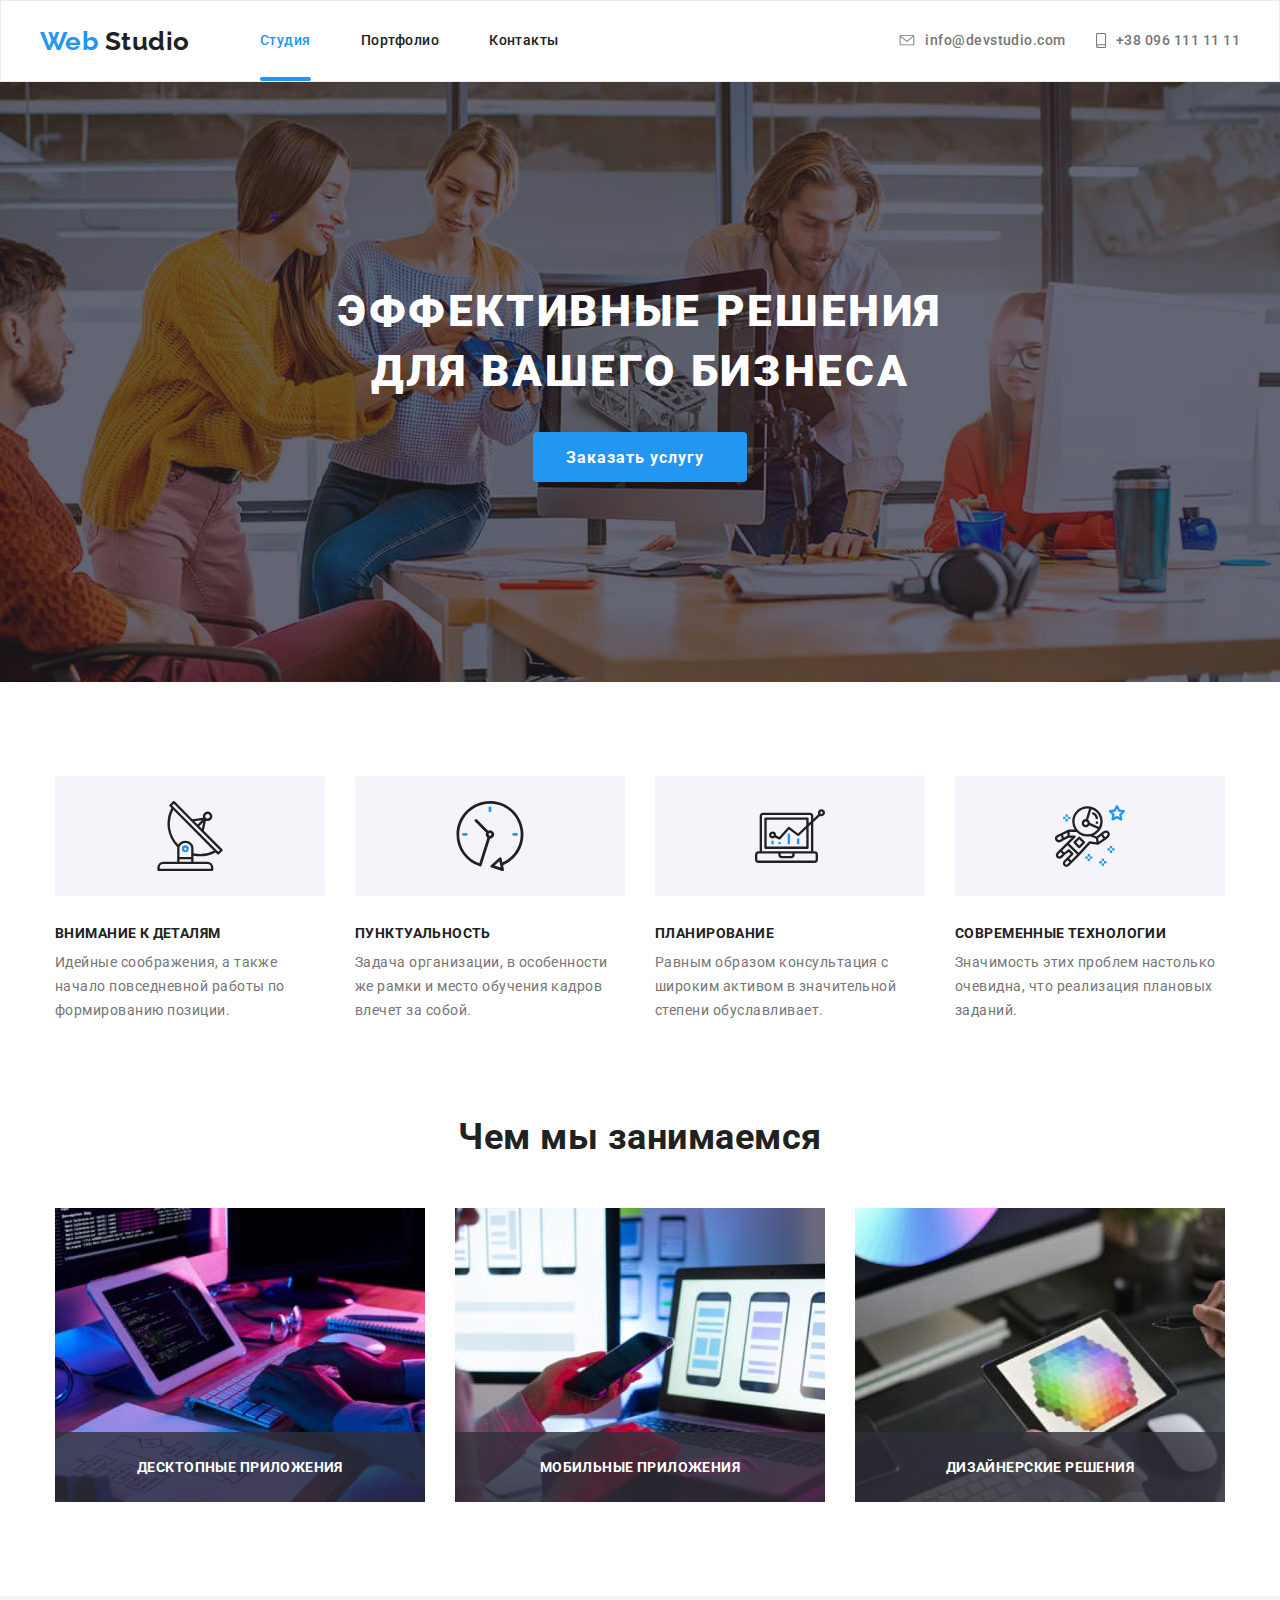
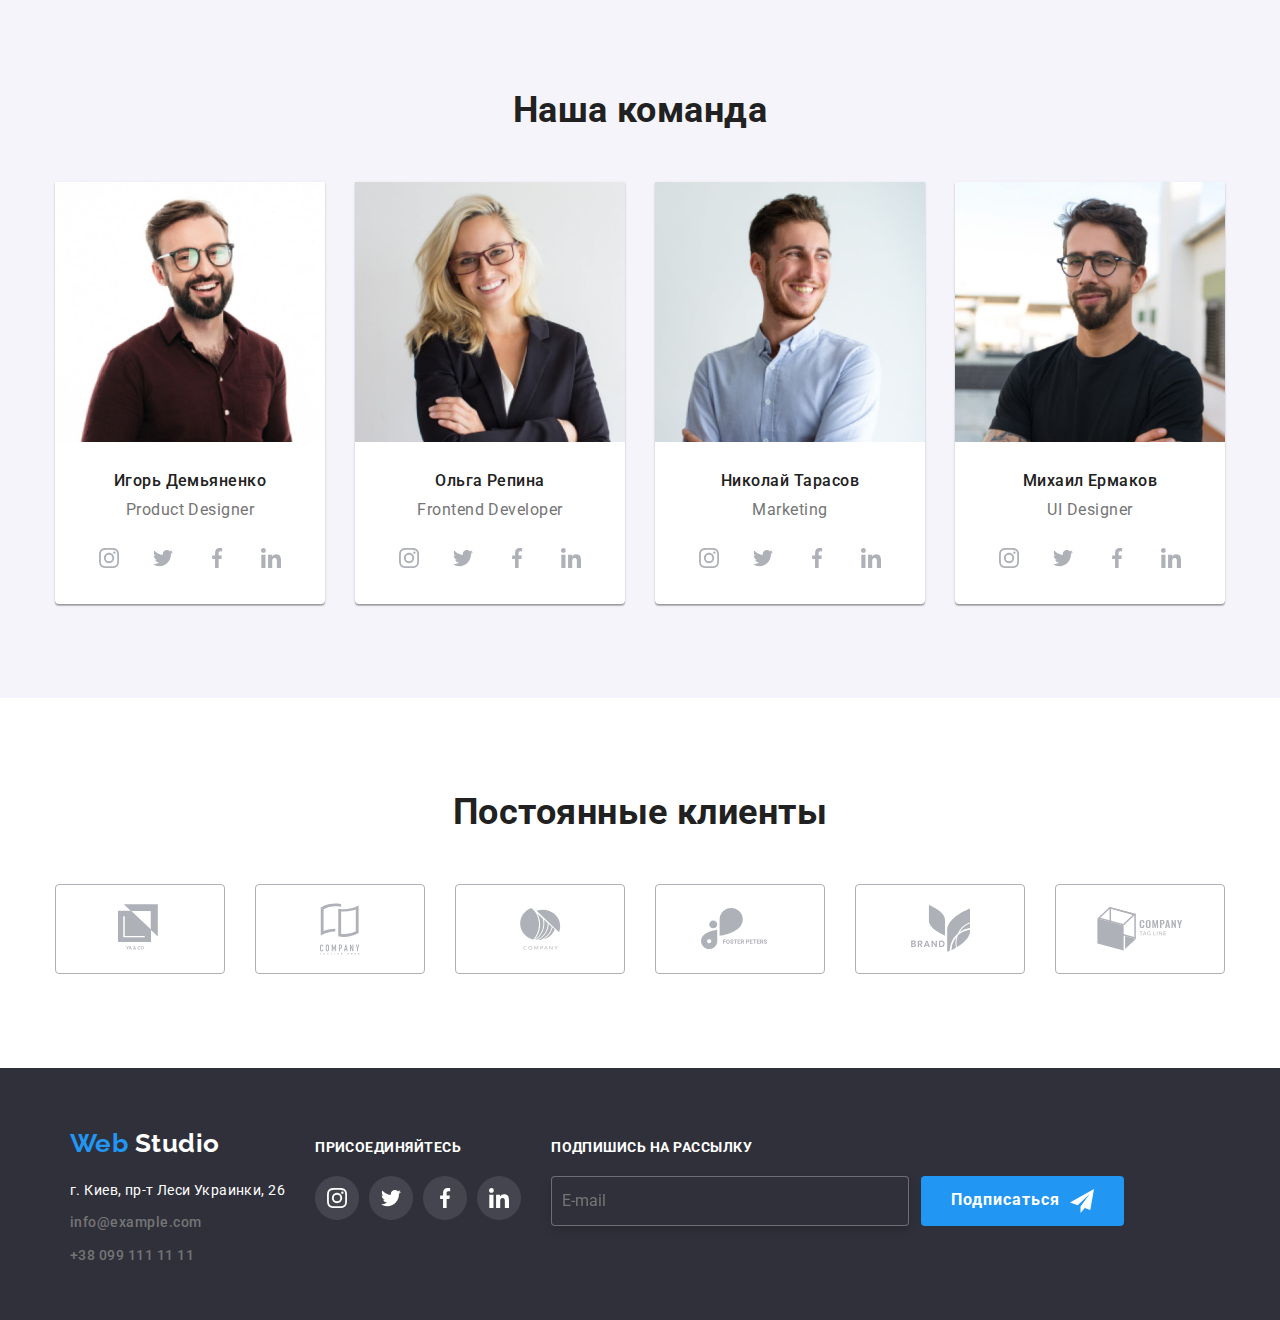
==== index.html @ 2c7d2447 "Убирает див и добавляет лейбл" ====
<!DOCTYPE html>
<html lang="ru">
<head>
    <meta charset="UTF-8">
    <meta name="viewport" content="width=device-width, initial-scale=1.0">
    <title>Document</title>
    <link href="https://fonts.googleapis.com/css2?family=Raleway:wght@700&family=Roboto:wght@400;500;700;900&display=swap" rel="stylesheet">
    <link rel="stylesheet" href="./css/normalize.css">
    <link rel="stylesheet" href="./css/main.css">
</head>
<body>
    <!--Шапка-->
        <header class="page-header">
        <div class="container-head nav-info">
            <nav class="navigation">
                <a href="./index.html" class="logo link-underline">Web <span class="color-logo">Studio</span></a>
                <ul class="site-nav list link-underline">
                    <li  class="item"><a href="" class="link current link-underline">Студия</a></li>
                    <li  class="item"><a href="./portfolio.html" class="link link-underline">Портфолио</a></li>
                    <li  class="item"><a href="" class="link link-underline">Контакты</a></li>
                </ul>
            </nav> 
            <ul class="contact-info list text new-address">
                <li class="item">
                    <a href="mailto:info@devstudio.com" class=" link-underline text-light position">
                        <svg class="phone" width="16px" height="11px">
                            <use href="./img/all-icon/sprite-opt.svg#icon-envelope"></use>
                        </svg> 
                    info@devstudio.com</a>
                </li>
                <li class="item">
                    <a href="tell:+380961111111" class=" link-underline text-light position">
                    <svg class="phone" width="10px" height="15px">
                        <use  href="./img/all-icon/sprite-opt.svg#icon-smartphone"></use>
                    </svg>  
                    +38 096 111 11 11</a>
                </li>
            </ul>
        </div>   
        
        </header>
<main>
    <!--Блок герой-->
    
    <section class="section-hero hero">
    <div class="container">
        <h1 class="section-title-hero">Эффективные решения<br>для вашего бизнеса</h1>
         <button class="button link-underline" data-modal-open>Заказать услугу</button>
    </div>
    </section>
   <!--Список качеств-->  
    <section class="section-qualities color">
        <div class="container bg ">
         <!-- <h2 class="section-title">Преимущества Студии</h2> -->
     <ul class="list list-qualities">
        <li class="list-qualities-text icon-dicorat">
        <div class="icon-antenna">
            <svg class="antenna" width="70px" height="70px">
                <use href="./img/all-icon/sprite-opt.svg#icon-antenna"></use>
            </svg>
        </div>
            <h3 class="section-title">Внимание к деталям</h3>
            <p class="section-title-text">Идейные соображения, а также начало повседневной работы по формированию позиции.</p>

        </li>
        <li class="list-qualities-text icon-clock">
            <div class="icon-antenna">
                <svg class="antenna" width="70px" height="70px">
                    <use href="./img/all-icon/sprite-opt.svg#icon-clock"></use>
                </svg>
            </div>
            <h3 class="section-title">Пунктуальность</h3>
            <p class="section-title-text">Задача организации, в особенности же рамки и место обучения кадров влечет за собой.</p>

        </li>  
        <li class="list-qualities-text icon-leptop">
            <div class="icon-antenna">
                <svg class="antenna" width="70px" height="70px">
                    <use href="./img/all-icon/sprite-opt.svg#icon-diagram"></use>
                </svg>
            </div>
            <h3 class="section-title">Планирование</h3>
            <p class="section-title-text">Равным образом консультация с широким активом в значительной степени обуславливает.</p>

        </li>  
        <li class="list-qualities-text icon-astronaut">
            <div class="icon-antenna">
                <svg class="antenna" width="70px" height="70px">
                    <use href="./img/all-icon/sprite-opt.svg#icon-astronaut"></use>
                </svg>
            </div>
            <h3 class="section-title">Современные технологии</h3>
            <p class="section-title-text">Значимость этих проблем настолько очевидна, что реализация плановых заданий.</p>

        </li>    
     </ul>
    </div>
    </section>
    <!--Секция о работе компании-->
    <section class="section-work-company shed">
    <div class="container">
        <h2 class="section-title-style">Чем мы занимаемся</h2>
            <ul class="list company">
                <li class="company-item">
                <div class="thumb">
                    <img src="./img/what-we-are-doing/img-refreshed-opt.jpg" alt="Фото компьютера" width="370"/>
                    <h3 class="section-title">Десктопные приложения</h3>
                </div>
                </li>
                <li class="company-item">
                <div class="thumb">
                    <img src="./img/what-we-are-doing/img-lapt-refreshed-opt.jpg" alt="Фото телефона" width="370"/>
                    <h3 class="section-title">Мобильные приложения</h3>
                </div> 
                </li>
                <li class="company-item-headache">
                <div class="thumb">
                    <img src="./img/what-we-are-doing/img-note-refreshed-opt.jpg" alt="Фото монитора компьютера" width="370"/>
                    <h3 class="section-title">Дизайнерские решения</h3>
                </div>
                </li>
            </ul>
        </div>
    </section>
    <!--Информация о команде-->
    <section class="section information-about-team">
        <div class="container space-top">
            <h2 class="section-title-style">Наша команда</h2>
            <ul class="position-for-all list site-nav-yet">
                <li class="info-team ">
                    <img src="./img/img-igor-opt.jpg" alt="Фото члена команды" width="270"/>
                    <h3 class="section-title-info">Игорь Демьяненко</h3>
                    <p class="section-title-name">Product Designer</p>
            <ul class="team-social list">
            <li class="team-social-item ">
                <a href="" aria-label="Ссылка на инстаграм" class="link-underline link focuse-ligth">
                    <svg class="appearance-social">
                        <use href="./img/all-icon/sprite-opt.svg#icon-instagram" ></use>
                    </svg>
                </a>               
            </li>
            <li class="team-social-item">
                <a href="" aria-label="Ссылка на твиттер"  class="link-underline link focuse-ligth">
                    <svg class="appearance-social">
                        <use href="./img/all-icon/sprite-opt.svg#icon-twitter" ></use>
                    </svg>
                </a>
            </li>
            <li class="team-social-item">
                <a href="" aria-label="Ссылка на фейсбук"  class="link-underline link focuse-ligth">
                    <svg class="appearance-social size-face">
                        <use href="./img/all-icon/sprite-opt.svg#icon-facebook" ></use>
                    </svg>
                </a>
            </li>
            <li class="team-social-item"> 
                <a href="" aria-label="Ссылка на линкед" class="link-underline link focuse-ligth">
                    
                    <svg class="appearance-social">
                        <use href="./img/all-icon/sprite-opt.svg#icon-linkedin" ></use>
                    </svg>
                </a>
            </ul>
        </li>

            
                <li class="info-team">
                        <img src="./img/img-olg-opt.jpg" alt="Фото члена команды" width="270"/>
                        <h3 class="section-title-info">Ольга Репина</h3>
                        <p class="section-title-name">Frontend Developer</p>

        <ul class="team-social list">
            <li class="team-social-item ">
                <a href="" aria-label="Ссылка на инстаграм" class="link-underline link focuse-ligth">
                    <svg class="appearance-social">
                        <use href="./img/all-icon/sprite-opt.svg#icon-instagram" ></use>
                    </svg>
                </a>               
            </li>
            <li class="team-social-item">
                <a href="" aria-label="Ссылка на твиттер"  class="link-underline link focuse-ligth">
                    <svg class="appearance-social">
                        <use href="./img/all-icon/sprite-opt.svg#icon-twitter" ></use>
                    </svg>
                </a>
            </li>
            <li class="team-social-item">
                <a href="" aria-label="Ссылка на фейсбук"  class="link-underline link focuse-ligth">
                    <svg class="appearance-social size-face">
                        <use href="./img/all-icon/sprite-opt.svg#icon-facebook" ></use>
                    </svg>
                </a>
            </li>
            <li class="team-social-item"> 
                <a href="" aria-label="Ссылка на линкед" class="link-underline link focuse-ligth">
                    
                    <svg class="appearance-social">
                        <use href="./img/all-icon/sprite-opt.svg#icon-linkedin" ></use>
                    </svg>
                </a>
            </ul>
        </li>
                
                
                <li class="info-team">
                    <img src="./img/img-nik-opt.jpg" alt="Фото члена команды" width="270"/>
                    <h3 class="section-title-info">Николай Тарасов</h3>
                    <p class="section-title-name">Marketing</p>
                  
            <ul class="team-social list">
                <li class="team-social-item ">
                    <a href="" aria-label="Ссылка на инстаграм" class="link-underline link focuse-ligth">
                        <svg class="appearance-social">
                            <use href="./img/all-icon/sprite-opt.svg#icon-instagram" ></use>
                        </svg>
                    </a>               
                </li>
                <li class="team-social-item">
                    <a href="" aria-label="Ссылка на твиттер"  class="link-underline link focuse-ligth">
                        <svg class="appearance-social">
                            <use href="./img/all-icon/sprite-opt.svg#icon-twitter" ></use>
                        </svg>
                    </a>
                </li>
                <li class="team-social-item">
                    <a href="" aria-label="Ссылка на фейсбук"  class="link-underline link focuse-ligth">
                        <svg class="appearance-social size-face">
                            <use href="./img/all-icon/sprite-opt.svg#icon-facebook" ></use>
                        </svg>
                    </a>
                </li>
                <li class="team-social-item"> 
                    <a href="" aria-label="Ссылка на линкед" class="link-underline link focuse-ligth">
                        
                        <svg class="appearance-social">
                            <use href="./img/all-icon/sprite-opt.svg#icon-linkedin" ></use>
                        </svg>
                    </a>
                </ul>
            </li>

            
                <li class="info-team">
                    <img src="./img/img-mih-opt.jpg" alt="Фото члена команды" width="270"/>
                    <h3 class="section-title-info">Михаил Ермаков</h3>
                    <p class="section-title-name">UI Designer</p>
               
            <ul class="team-social list">
                <li class="team-social-item ">
                    <a href="" aria-label="Ссылка на инстаграм" class="link-underline link focuse-ligth">
                        <svg class="appearance-social">
                            <use href="./img/all-icon/sprite-opt.svg#icon-instagram" ></use>
                        </svg>
                    </a>               
                </li>
                <li class="team-social-item">
                    <a href="" aria-label="Ссылка на твиттер"  class="link-underline link focuse-ligth">
                        <svg class="appearance-social">
                            <use href="./img/all-icon/sprite-opt.svg#icon-twitter" ></use>
                        </svg>
                    </a>
                </li>
                <li class="team-social-item">
                    <a href="" aria-label="Ссылка на фейсбук"  class="link-underline link focuse-ligth">
                        <svg class="appearance-social size-face">
                            <use href="./img/all-icon/sprite-opt.svg#icon-facebook" ></use>
                        </svg>
                    </a>
                </li>
                <li class="team-social-item"> 
                    <a href="" aria-label="Ссылка на линкед" class="link-underline link focuse-ligth">
                        
                        <svg class="appearance-social">
                            <use href="./img/all-icon/sprite-opt.svg#icon-linkedin" ></use>
                        </svg>
                    </a>
                </ul>
            </li>
        </ul>
    </div>
    </section>
    <!--Постоянные клиенты-->
    <section class="section fuck">
    <div class="container constant-client">
        <h2 class="section-title-style">Постоянные клиенты</h2>
        <ul class="list clients">
            <li class=" clients-logo">
                <a href="" class="social-icons-link">
                    <svg class="ya-co focuse social-icon" width="44px" height="49px">
                        <use href="./img/all-icon/sprite-opt.svg#icon-ya-co"></use>
                    </svg>
                </a>
            </li>
            <li class="clients-logo">
                <a href="" class="social-icons-link">
                    <svg class="tagline-here social-icon" width="40px" height="52px">
                        <use href="./img/all-icon/sprite-opt.svg#icon-tagline-here" ></use>
                    </svg>
                </a>
            </li>
            <li class="clients-logo">
                <a href="" class="social-icons-link">
                    <svg class="company-icon social-icon" width="41px" height="42px">
                        <use href="./img/all-icon/sprite-opt.svg#icon-company"></use>
                    </svg>   
                </a>
            </li>
            <li class="clients-logo">
                <a href="" class="social-icons-link">
                    <svg class="foster-peters social-icon" width="79px" height="42px">
                        <use href="./img/all-icon/sprite-opt.svg#icon-foster-peters" ></use>
                    </svg>      
                </a>
            </li>
            <li class="clients-logo">
                <a href="" class="social-icons-link">
                    <svg class="brend  social-icon" width="59px" height="47px">
                        <use href="./img/all-icon/sprite-opt.svg#icon-brand" ></use>
                    </svg>     
                </a>
            </li>
            <li class="clients-logo">
                <a href="" class="social-icons-link ">
                    <svg class="company-tagline social-icon" width="88px" height="44px">
                        <use href="./img/all-icon/sprite-opt.svg#icon-comp-tagline" ></use>
                    </svg>      
                </a>
            </li>
        </ul>
    </div>
    </section>
</main>
    <!--Подвал-->
    <footer class="color-footer">
<div class="container flex-new  shape-footer">
<div class="common straight-line">  
            <a href="" class="logo delete link-underline">Web <span class="color-footer">Studio</span></a>
    <address>
        <ul class="list contact-info-new">
            <li class="location"><a href="https://goo.gl/maps/ugacKDVcA76BD8qYA" target="_blank" class="link-underline-additional">г. Киев, пр-т Леси Украинки, 26</a></li>
            <li class="detailes"><a href="mailto:info@devstudio.com" class="contact-info-color link-underline">info@example.com</a></li>
            <li class="detailes"><a href="tell:+380961111111" class="contact-info-color link-underline">+38 099 111 11 11</a></li>
        </ul>
    </address>
</div> 

<div class="common">
    <b class="call-to-act">присоединяйтесь</b>
    <ul class="list site-nav-yet social">
        <li class="social-network style-inst">
        <a href="" aria-label="Ссылка на инстаграм"  class="focus-footer link-underline link">
            <svg class="appearance-social focuse">
                <use href="./img/all-icon/sprite-opt.svg#icon-instagram-white" ></use>
            </svg>
        </a>
        </li>
        <li class="social-network style-twit">
        <a href="" aria-label="Ссылка на твиттер"  class="focus-footer  link-underline link">
            <svg class="appearance-social focuse">
                <use href="./img/all-icon/sprite-opt.svg#icon-twitter-white" ></use>
            </svg>
        </a>
        </li>
        <li class="social-network style-face">
        <a href="" aria-label="Ссылка на фейсбук"  class="focus-footer  link-underline link">
            <svg class="appearance-social focuse">
                <use href="./img/all-icon/sprite-opt.svg#icon-facebook-white" ></use>
            </svg>
        </a>
        </li>
        <li class="social-network style-in">
        <a href="" aria-label="Ссылка на линкед"  class="focus-footer  link-underline link">
            <svg class="appearance-social ">
                <use href="./img/all-icon/sprite-opt.svg#icon-linkedin-white" ></use>
            </svg>
        </a>
        </li>
    </ul>
</div>

<div class="common">
    <b class="call-to-act common">подпишись на рассылку</b>
<div class="separation">
    <textarea class="comment-footer" name="comment-footer" id="comment-footer"  rows="10" placeholder="E-mail"></textarea>
    <label for="comment-footer"></label>  
    <a href="" class="button primary link-underline">Подписаться</a>
</div>  
</div> 
</div>
    </footer>
    
    <div class="backdrop is-hidden" data-modal>
        <div class="modal">
         <button class="btn-apperance" data-modal-close>
             <svg class="btn-close" >
                 <use href="./img/symbol-defs-cross.svg#icon-cross-opt"></use>
             </svg>
         </button>
         <div class="super-puoer">
           <b class="call-make-act">Оставьте свои данные, мы вам перезвоним</b>
        </div>
         <form class="form js-speaker-form" autocomplete="off">

            <label class="form-filed">
                <span class="form-label">Имя</span>
                <input type="text" name="name" id="name" class="form-input" >
                <svg class="icon" width="12px" height="12px">
                    <use href="./img/sprite-modal-icon.svg#icon-half-body-opt" ></use>
                </svg>
            </label>    

        <label class="form-filed">
            <span class="form-label">Телефон</span>
            <input type="tel" name="tel" id="tel" class="form-input">
             <svg class="icon" width="13px" height="13px">
                <use href="./img/sprite-modal-icon.svg#icon-phone-tub-opt" ></use>
            </svg>
        </label>
           <label  class="form-filed">
            <span class="form-label">Почта</span>
                <input type="email" name="mail" id="email" class="form-input">
                    <svg class="icon" width="15px" height="12px">
                    <use href="./img/sprite-modal-icon.svg#icon-envelope-black-opt" ></use>
                </svg>
           </label>
            <label class="form-filed"> 
                <span class="form-label">Комментарий</span>
                <textarea class="comment" name="comment" id="comment"  rows="10" placeholder="Введите текст"></textarea>
           </label>
           <ul class="topic-action">
                <li><input type="checkbox" id="policy" ></li>
                <li><label for="policy">Соглашаюсь с рассылкой и принимаю Условия договора </label></li>
           </ul>

          <button type="submit">Оставить заяву</button>   
         </form>   
        </div>
    </div>
<script src="./js/modal.js"></script>
<script src="./js-new/modal.new.js">
</script>
</body>
</html>
---- css/main.css ----
:root{
--primary-text-color:#757575;
--accent-color:#2196F3;
--head-color: #212121;
--white-color:#FFFFFF;
--timing-function: cubic-bezier(0.4, 0, 0.2, 1);
}
html {
    box-sizing: border-box;
  }
  
  *,
  *::before,
  *::after {
    box-sizing: inherit;
  }

body{
 /* padding-top: 80px;  */
background-color: var(--white-color);
color:#757575 ;
font-family: 'Roboto', sans-serif;
letter-spacing: 0.03em;
}
.list{
padding: 0;
margin: 0;
list-style:none;
}
/* Убирает подчёркивание и добавляет стили */
.link-underline{
    
color: var(--primary-text-color);
text-decoration: none;
font-weight: 500;
font-size: 14px;
line-height: 1.7;
font-style: normal;
}

/* Задний фон чтобы посмотреть есть пробелы или нет */
.section.shed{
background-color: royalblue;
}
.section.new{
background: #F5F4FA;
}
.section.fuck{
background: #FFFFFF;
}
.information-about-team{
    background: #F5F4FA;  
}
.color-footer{
    background: #2F303A;
}

/*Создание основной палитры -основной текст-(#757575)*/
/*Заголовки у меня цвета:(color: #212121;) h1 цвет(#FFFFFF;),навигация (#212121)*/
/*h1 цвет(#FFFFFF;)*/
/*Цвет текста который описывает картинки (color: #757575;)*/
/*Цвет для раздела "чем мы занимаемся" (color: #FFFFFF;)
/*Для футера цвет (color: #FFFFFF;), а для mail и tel (color: rgba(255, 255, 255, 0.6);*/
/*Цвет синей части лого (color: #2196F3;),для чёрной (color: #000000;)*/
/*Цвет Логотипов клиента и соц.сети (AFB1B8 100%)
/*Акцент (background: #2196F3;)*/

/* Работа с header*/
.container{
margin-left: auto;
margin-right: auto;

padding-left: 15px;
padding-right: 15px;
width: 1200px;
/* outline: 2px solid tomato;  */
}
.container-head{
margin-left: auto;
margin-right: auto;

width: 1230px;
/* outline: 2px solid tomato; */
padding-left: 15px;
padding-right: 15px;
}
.logo{
margin-right: 70px;
font-size: 26px;
line-height: 1.19;

color: var(--accent-color);
font-family: Raleway,cursive;
font-weight: bold;
}
.color-logo{
color: var(--head-color);
}
/* Флекс для навигации */
.page-header{
 width: auto;
 border: 1px solid #ECECEC; 
}
.site-nav{
display: flex;
}
.site-nav .item  + .item{
margin-left: 50px;
    
}
.navigation{
display: flex;
align-items: center;
}

.site-nav .link{
display: block;
padding-top: 32px;
padding-bottom: 32px;
font-weight: 500;
font-size: 14px;
line-height: 1.14;

color: var(--head-color); 
}
.new-address.item{
 align-items: center;
}
/* Основное выравнивание (номер,адрес, остальная навигация) */
.site-nav .link:hover, 
.site-nav .link:focus{
color: var(--accent-color);
} 
.site-nav .link{
  transition: color 250ms cubic-bezier(0.4, 0, 0.2, 1); 
}
.contact-info{
display: flex;    
}
.text-light:focus, .text-light:hover svg {
fill: #2196F3;
} 
.text-light{
transition: color 250ms cubic-bezier(0.4, 0, 0.2, 1);   
}
.text-light svg{
transition: fill 250ms cubic-bezier(0.4, 0, 0.2, 1);   
}
.text-light:focus, 
.text-light:hover{
color: var(--accent-color); 
}
.text-light:focus svg{
fill: #2196F3;
} 
.position{
display: inline-flex; 
align-items: center;  
}
.contact-info svg{
margin-right: 10px;
align-items: center;
fill: #757575;
}
.contact-info .item + .item{
margin-left: 30px;
}
.nav-info{
display: flex;
align-items: center;
}
.nav-info >.contact-info{
margin-left: auto; 
}
/* Герой */
.hero{
max-width: 1600px;
height: 600px;
padding-top:  200px;

margin-left: auto;
margin-right: auto;
align-items: center;

background-image: linear-gradient(to right, rgba(47, 48, 58, 0.4),
rgba(47, 48, 58, 0.4) ),url(../img/Img-headr-opt.jpg);  
background-color:black;
background-size:cover;
background-repeat: no-repeat;
background-position: center;
}

/* Список качеств ( позиционирование) */
.list-qualities{
display: flex;
}
.list-qualities-text{
width: calc((100% - 90px) / 3);
}
.section-qualities{
padding-top: 94px;
padding-bottom: 94px;
}
.list-qualities-text{
min-width: 270px;
margin-right: 30px;
}
.icon-antenna{
background-color: #F5F4FA; 
height: 120px;
border-radius: 4px;
margin-bottom: 30px;
}
.list-qualities div{
justify-content: center;
align-items: center;
display:flex;
}
.list-qualities-text .item + .item{
margin-left: 30px;
}
.list-qualities-text:nth-child(4n){
margin-right: 0;
} 
/* Секция о работе компании (позиционирование) */
.company{
display: flex;
flex-wrap: wrap;
}
.thumb{
position: relative;
/* margin: 10px; */
}
.thumb > h3{
position: absolute;
bottom: 0;
width: 100%;
height: 70px;

display: inline-flex;
align-items: center;
justify-content: center;

color: white;
background: rgba(47, 48, 58, 0.8);
}

.company img {
   display: block;
}  
.company-item{
width: calc((100% - 2 * 30px) / 3 ) ;
margin-right:30px;
}
.company-item:nth-child(3n){
margin-right: 0;
} 
.section-work-company{
padding-bottom: 94px;    
}

/* Информация о команде (позиционирование) */
.position-for-all{
display: flex;
}
.space-top{
padding-top: 94px;
padding-bottom: 94px;
}
.info-team{
box-shadow:
0px 1px 3px rgba(0, 0, 0, 0.12), 
0px 1px 1px rgba(0, 0, 0, 0.14),
0px 2px 1px rgba(0, 0, 0, 0.2);
border-radius: 0px 0px 4px 4px;
}
.info-team{
width: calc((100% - 30px * 3) / 4);
padding-bottom: 24px;
background-color: #FFFFFF;
text-align: center;
}
.team-social{
display: flex;
justify-content: center;

margin-top: 16px;
padding-right: 32px;
padding-left: 32px;
}
.team-social-item{
justify-content: center;

margin-left: 0px;
margin-top: 0px;
}
.team-social-item:not(:last-child){
margin-right: 10px;

}
.site-nav-yet a{
justify-content: center;
align-items: center;
display:flex;
height: 44px;
width: 44px;
}

.team-social-item .link:hover{
color: var(--accent-color);
}
.info-team:not(:last-child){
margin-right: 30px;
}

.team-social:not(:last-child){
margin-right: 10px;
}
.position-for-all img{
   display: block;
} 
/* эффекты на соц.сети */
.team-social-item{   
fill:  #AFB1B8;
border-radius: 50%;
}
.appearance-social{
fill: #AFB1B8;
width: 20px;
height: 20px;  
}
.team-social-item:hover{  
background-color:var(--accent-color);
}
.team-social-item{
 transition: background-color 250ms cubic-bezier(0.4, 0, 0.2, 1); 
}
.team-social-item:hover svg{
fill: #FFFFFF;
}
.team-social-item :focus .appearance-social{
fill: #FFFFFF;
}
.focuse-ligth:focus{
background-color: var(--accent-color);
border-radius: 50%; 
}
.focuse-ligth{
transition: background-color 250ms cubic-bezier(0.4, 0, 0.2, 1); 
}
/* Постоянные клиенты (позиционирование) */
.clients{
display: flex;
justify-content: center;
justify-content: space-around;
}
.constant-client{
padding-top: 94px;
padding-bottom: 94px;    
}
.clients-logo{
margin-right: 30px;    
}
.clients-logo:nth-child(6n){
margin-right: 0;
} 
.site-nav .link.current{
color: var(--accent-color);
}
.current::after{
content: "";
position: absolute;
display: block;
bottom: 0;
width: 100%;
height: 4px;

background: #2196F3;
border-radius: 2px;
/* opacity: 0; */
/* transform: scaleX(0);
transition: transform 250ms cubic-bezier(0.4, 0, 0.2, 1); */
}
/* .current:hover::after{
opacity: 1; 
 transform: scaleX(1); 
} */
a.link.current.link-underline{
position: relative;
display: inline-flex;
justify-content: center;
}
.contact-info .contact-info-color{
color: rgba(255, 255, 255, 0.6);
font-weight: 400;
font-size: 14px;
line-height: 1.18;    
}
/* Эффекты на пост клиенты */
.ya-co, 
.tagline-here, 
.company-icon, 
.foster-peters, 
.brend, 
.company-tagline{
fill:#AFB1B8;
vertical-align: middle;
}
.social-icons-link{
display: inline-flex;
border: 1px solid #AFB1B8;
border-radius: 4px;
width: 170px;
height: 90px;
border-radius: 4px;

outline-color: var(--accent-color);
align-items: center;
justify-content: center;
}
.clients-logo:hover .social-icon,
.social-icons-link:focus .social-icon{
fill: #2196F3;
}
.clients-logo, .social-icon,
.social-icons-link, .social-icon{
  transition: 250ms cubic-bezier(0.4, 0, 0.2, 1);  
}
/* .social-icons-link:focus{
outline-color: var(--accent-color);  
} */
 .social-icons-link:hover{
 border: 1px solid #2196F3; 
}
.social-icons-link{
  transition: 250ms cubic-bezier(0.4, 0, 0.2, 1);  
}
/* Работа с секциями (заголовки) */
.section-title{
color: var(--head-color);   
font-weight: 700;
font-size: 14px;
line-height: 1.1;
text-transform: uppercase;
letter-spacing: 0.03em;

margin: 0px;
}
/* H3 к именам */
.section-title-info{
margin-top: 30px;
margin-bottom: 0px;
text-align: center;

color: var(--head-color);
font-weight: 500;
font-size: 16px;
line-height: 1.18;
}
/* Основной текст описания кртинок */
.section-title-text{   
font-weight: 400;
font-size: 14px;
line-height: 1.7;

margin-top: 10px;
margin-bottom: 0;
}
/* Название профессий */
.section-title-name{
margin-top: 10px;
margin-bottom: 0px;
text-align: center;

font-weight: 400;
font-size: 16px;
line-height: 1.18;
}

/* Стили основных заголовков */
.section-title-style{
margin-top: 0px;  
margin-bottom: 50px; 

color: var(--head-color);   
font-weight: 700;
font-size: 36px;
line-height: 1.16;
text-align: center;
}
/* Стили для главного заголовка */
.section-hero{
text-align: center;
}

.section-title-hero{
margin-top: 0;
margin-bottom: 30px;

color: var(--white-color);
font-weight: 900;
font-size: 44px;
line-height: 1.363;

letter-spacing: 0.06em;
text-transform: uppercase;
}
.button{
min-width: 200px;
border: 1px solid transparent;
border-radius: 4px;
padding: 10px 32px;
display: inline-block;
height: 50px;

color: var(--white-color);
background-color: var(--accent-color);
text-decoration: none;

letter-spacing: 0.06em;
font-weight: 700;
font-size: 16px;
line-height: 1.87;

align-items: center;
text-align: center;
     
}
/* Футер (позиционирование) */
.contact-info-new{
margin-top: 9px;
}
.detailes{
margin-top: 9px;
}
.location{
margin-top: 20px;
}
.shape-footer{
width: 1170px;
height: 252px;   
padding-top: 60px;
padding-bottom: 60px; 
align-items: baseline; 
}
.contact-info-color:hover{
color: var(--accent-color);
}
.contact-info-color{
transition: 250ms cubic-bezier(0.4, 0, 0.2, 1);   
}
.contact-info-color:focus{
color: var(--accent-color); 
}
.color-footer{
color: var(--white-color);
}
.delete{
margin-right: 0px;
} 
.flex-new{
display: flex;
}
.social{
display: flex;
margin-top: 20px;
}
.social a:hover{
color:var(--accent-color)
}
.social-network:not(:last-child){
margin-right: 10px;
}
.common{
margin-right: 69px;
display: block;
margin: 0px;
} 
.common:not(:last-child) {
  margin-right: 30px;
}
.button.primary{
padding-top: 10px;
padding-right: 29px;
padding-left: 29px;
display: flex;
    
border: 1px solid transparent;
color: var(--white-color);
background-color: var(--accent-color);
font-weight: 700;
font-size: 16px;
line-height: 1.8;
}
.link-underline-additional{
color: var(--white-color);
text-decoration: none;
font-style: normal;
font-weight: normal;

font-size: 14px;
line-height: 1.7;
letter-spacing: 0.03em;
}
.call-to-act{  
margin-bottom: 20px;       
font-size: 14px;
line-height: 1.14;
text-transform: uppercase;
color: #FFFFFF; 
}
.comment-footer{
width: 358px;
height: 50px;
padding-top: 15px;
padding-bottom: 15px;
padding-left: 10px;
margin-right: 12px;

border: 1px solid rgba(255, 255, 255, 0.3);
box-sizing: border-box;
filter: drop-shadow(0px 4px 4px rgba(0, 0, 0, 0.15));
border-radius: 4px;
background: #2F303A;
color: white;
}
.separation{
  display: flex;
}
.form-input{
width:auto;
}
.button::after{
content: "";
margin-left: 10px;
width: 24px;
height: 24px;
background-image: url(../img/telegram.svg);
}
.style-inst, 
.style-twit, 
.style-face, 
.style-in{
background-size: 20px;
background-color: rgba(255, 255, 255, 0.1);
background-repeat: no-repeat;
background-position: center;
border-radius: 50%;
}
.style-inst:hover, 
.style-twit:hover, 
.style-face:hover, 
.style-in:hover{
background-color:var(--accent-color);
}
.style-inst, 
.style-twit, 
.style-face, 
.style-in{
  transition: 250ms cubic-bezier(0.4, 0, 0.2, 1); 
}
.focus-footer:focus {
border-radius: 50%;   
background-color: #2196F3;
}
 .focus-footer{
  transition: 250ms cubic-bezier(0.4, 0, 0.2, 1); 
 }
/* Стили backdrop */
.backdrop{
 position: fixed;
 top: 0;
 left: 0;
 width: 100%;
 height: 100%;
 background: rgba(0, 0, 0, 0.2);

 opacity: 1;
 /* pointer-events: none; */
 transition:   1s ease-out;
}
.modal{
position: absolute;
top: 50%;
left: 50%;
transform: translate(-50%, -50%); 

max-width: 581px ;
width: 100%;
height: 581px;
padding-top: 40px;
background: #FFFFFF;
}

.is-hidden{
opacity: 0;
pointer-events: none;
}

.btn-close {
fill: #000000;
width: 11px;
height: 11px;   
}
.btn-apperance{
position: absolute;
top: 15px;
right: 15px;
 
display: inline-flex;
width: 30px;
height: 30px;
justify-content: center;
align-items: center;
border-radius: 50%;

background: #FFFFFF;
border: 1px solid rgba(0, 0, 0, 0.1); 
cursor: pointer; 
}
.form{
  width: 448px;
  margin-top: 12px;
  /* outline: 1px solid orangered; */
  margin-left: auto;
  margin-right: auto;
}
.form-filed{
  position: relative;
  /* outline: 1px solid blue; */
  margin-bottom: 10px;
  display: flex;
  flex-direction: column;
}
.form-label {
margin-bottom: 4px;
}
.form-filed input{
margin: 0;
padding: 10px;
padding-left: 42px;
border: 1px solid rgba(33, 33, 33, 0.2);
border-radius: 4px;
}

.form-filed input::placeholder{
content: "";
line-height: 1.1px;
/* color: red; */
}
.call-make-act{
font-weight: bold;
font-size: 20px;
letter-spacing: 0.03em;
line-height: 1.15px;
color:  #212121;
}
.super-puoer{
justify-content: center;
margin-left: auto;
margin-right: auto;
align-items: center;
width: 448px;
}
textarea{
  resize: none;
}
.topic-action{
display: inline-flex;

list-style: none;
padding: 0;
margin: 0;
}
.topic-action label{
font-size: 14px;
line-height: 1.7;
letter-spacing: 0.03em;

color: #757575;
}
.topic-action li{
 display: inline-flex;
 align-items: center; 
}
.topic-action input[type='checkbox']{
  margin-right: 7px;
}
.comment{
padding: 12px 16px;
height: 120px;
border: 1px solid rgba(33, 33, 33, 0.2);
border-radius: 4px;
}
.icon{
position: absolute;
bottom: 0;
left: 0;
margin-left: 15px;
transform: translateY(-100%);

display: inline-block;
background-size: cover;
}
.form-input:focus ~ .icon{
  fill: #2196F3;
}
.form-input:focus{
 outline-color: #2196F3;
}
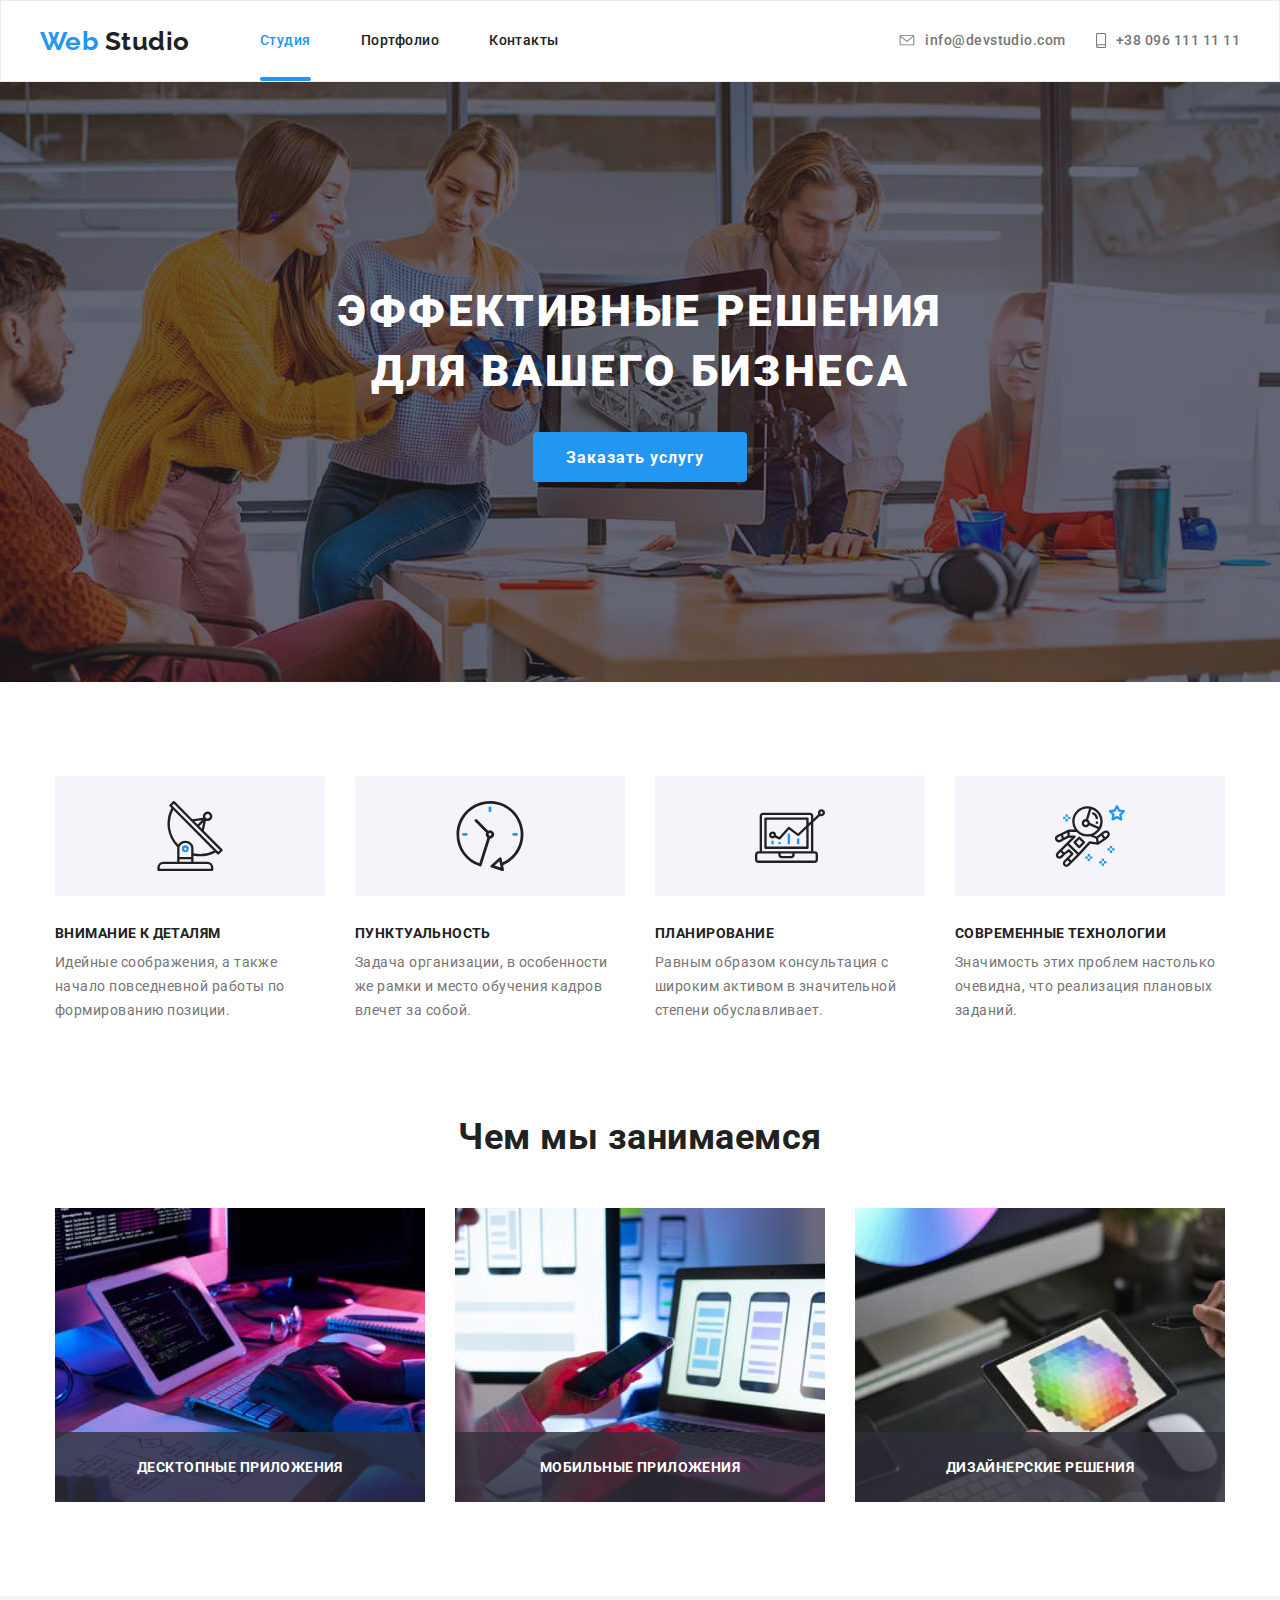
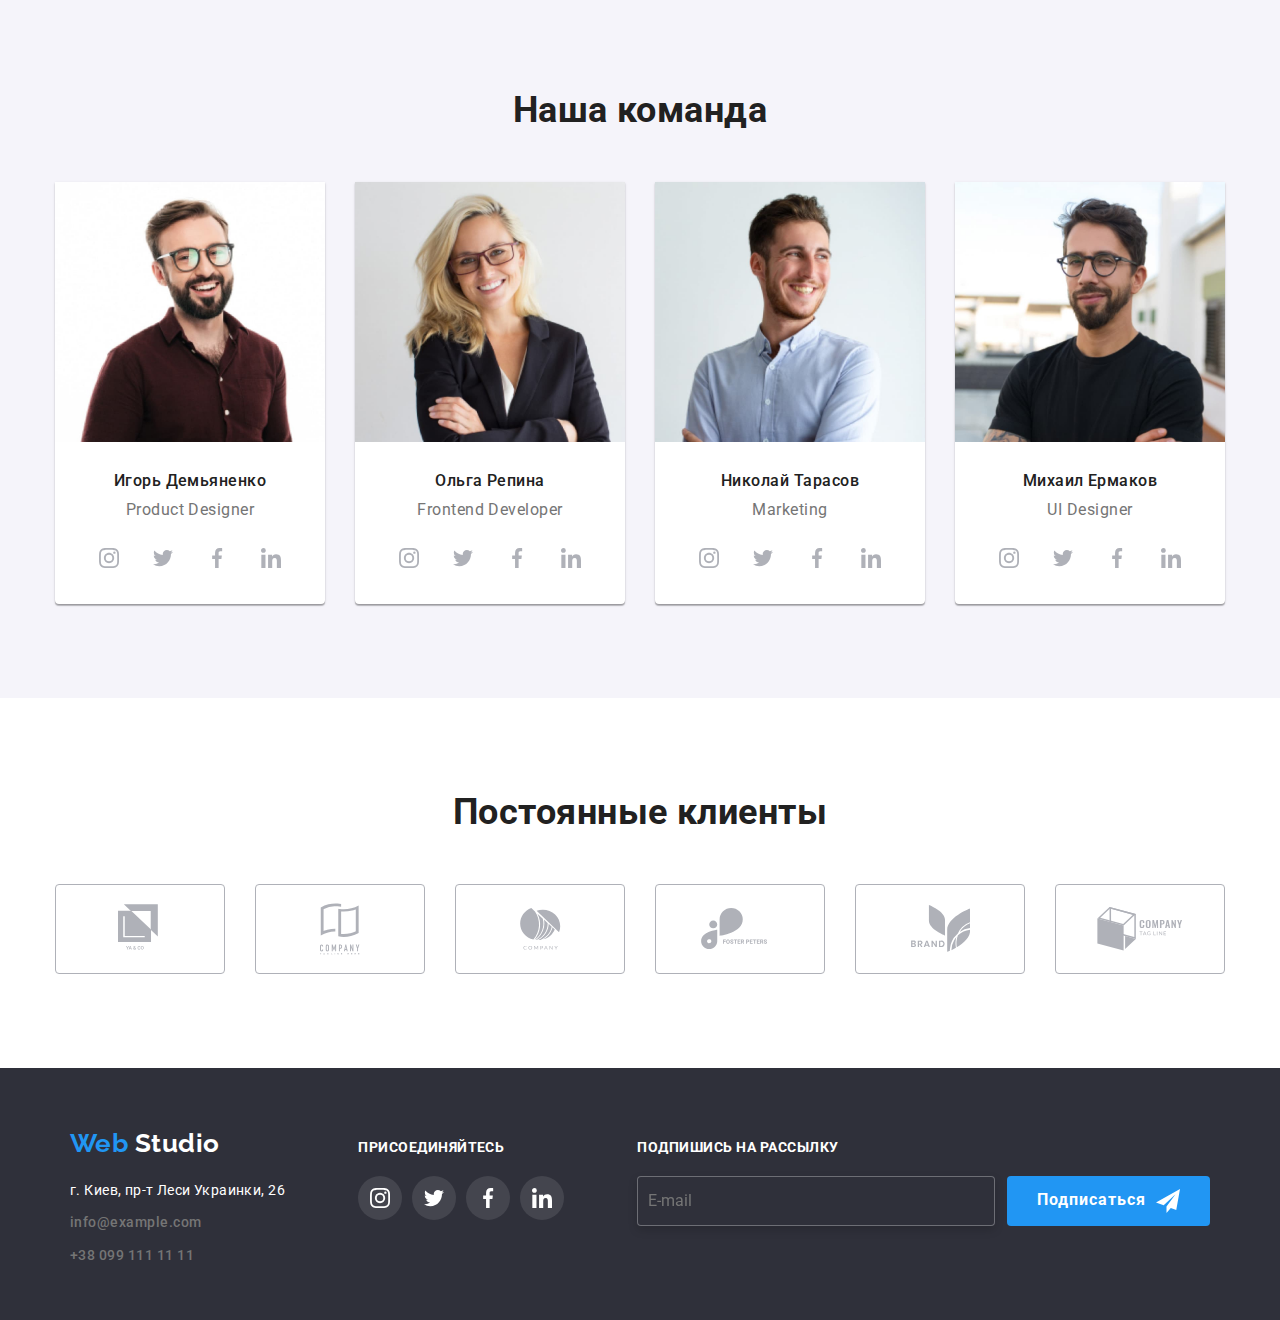
==== commit 3e4dd1ad: "Позиционирует button" ====
--- a/index.html
+++ b/index.html
@@ -382,7 +382,6 @@
     <b class="call-to-act common">подпишись на рассылку</b>
 <div class="separation">
     <textarea class="comment-footer" name="comment-footer" id="comment-footer"  rows="10" placeholder="E-mail"></textarea>
-    <label for="comment-footer"></label>  
     <a href="" class="button primary link-underline">Подписаться</a>
 </div>  
 </div> 
@@ -418,21 +417,27 @@
         </label>
            <label  class="form-filed">
             <span class="form-label">Почта</span>
-                <input type="email" name="mail" id="email" class="form-input">
+                <input type="email" name="mail" class="form-input">
                     <svg class="icon" width="15px" height="12px">
                     <use href="./img/sprite-modal-icon.svg#icon-envelope-black-opt" ></use>
                 </svg>
            </label>
             <label class="form-filed"> 
                 <span class="form-label">Комментарий</span>
-                <textarea class="comment" name="comment" id="comment"  rows="10" placeholder="Введите текст"></textarea>
+                <textarea class="comment form-input" name="comment" id="comment"  rows="10" placeholder="Введите текст" ></textarea>
            </label>
            <ul class="topic-action">
-                <li><input type="checkbox" id="policy" ></li>
-                <li><label for="policy">Соглашаюсь с рассылкой и принимаю Условия договора </label></li>
+            <li>
+                <label class="filed"> 
+                     <input class="checkbox" type="checkbox" >
+                     <span class="checkbox-icon"></span>
+                    <span class="label">Соглашаюсь с рассылкой и принимаю <a href="#" class="policy-comp">Условия договора</a></span>   
+               </label>
+            </li>
            </ul>
-
-          <button type="submit">Оставить заяву</button>   
+        <div class="btn-modal">
+          <button class="btn-style" type="submit">Отправить</button>
+        </div>   
          </form>   
         </div>
     </div>
--- a/css/main.css
+++ b/css/main.css
@@ -560,6 +560,7 @@
 } 
 .flex-new{
 display: flex;
+justify-content: space-between;
 }
 .social{
 display: flex;
@@ -610,6 +611,7 @@
 color: #FFFFFF; 
 }
 .comment-footer{
+overflow: hidden;
 width: 358px;
 height: 50px;
 padding-top: 15px;
@@ -700,7 +702,14 @@
 .btn-close {
 fill: #000000;
 width: 11px;
-height: 11px;   
+height: 11px;
+transition:   250ms cubic-bezier(0.4, 0, 0.2, 1);   
+}
+.btn-close:hover{
+fill: #2196F3;
+}
+.btn-apperance:focus .btn-close{
+  fill: #2196F3; 
 }
 .btn-apperance{
 position: absolute;
@@ -718,6 +727,7 @@
 border: 1px solid rgba(0, 0, 0, 0.1); 
 cursor: pointer; 
 }
+
 .form{
   width: 448px;
   margin-top: 12px;
@@ -766,7 +776,8 @@
   resize: none;
 }
 .topic-action{
-display: inline-flex;
+display: flex;
+align-items: center;
 
 list-style: none;
 padding: 0;
@@ -776,6 +787,7 @@
 font-size: 14px;
 line-height: 1.7;
 letter-spacing: 0.03em;
+display: inline-flex;
 
 color: #757575;
 }
@@ -802,11 +814,73 @@
 display: inline-block;
 background-size: cover;
 }
+.form-input{
+  transition:  250ms cubic-bezier(0.4, 0, 0.2, 1); 
+}
+.form-input ~ .icon{
+  transition: 250ms cubic-bezier(0.4, 0, 0.2, 1);
+}
 .form-input:focus ~ .icon{
   fill: #2196F3;
 }
 .form-input:focus{
  outline-color: #2196F3;
 }
-
-
+.checkbox{
+position: absolute;
+width: 1px;
+height: 1px;
+margin: -1px;
+border: 0;
+padding: 0;
+clip: rect(0 0 0 0);
+overflow: hidden;
+}
+.filed{
+display: block;
+align-items: center;
+}
+.checkbox-icon{
+display: inline-block;
+margin-right: 7px;
+width: 15px;
+height: 15px;
+transition:   250ms cubic-bezier(0.4, 0, 0.2, 1);
+
+border: 2px solid #212121;
+border-radius: 4px;
+}
+.checkbox:checked + .checkbox-icon{
+margin-right: 7px;
+
+border-color: #2196F3;
+background-color:#2196F3; 
+background-image: url(../img/check-box-opt.svg);
+background-size: contain;
+background-origin: border-box;
+}
+.btn-style{
+min-width: 200px;
+height: 50px;
+
+border: none;
+text-decoration: none;
+color: var(--white-color);
+background: #188CE8;
+box-shadow: 0px 4px 4px rgba(0, 0, 0, 0.15);
+border-radius: 4px;
+}
+.policy-comp{
+  font-size: 14px;
+line-height: 1.7px;
+
+letter-spacing: 0.03em;
+text-decoration-line: underline;
+
+color: #2196F3;
+}
+.btn-modal{
+  margin-top: 30px;
+  display: flex;
+  justify-content: center;
+}
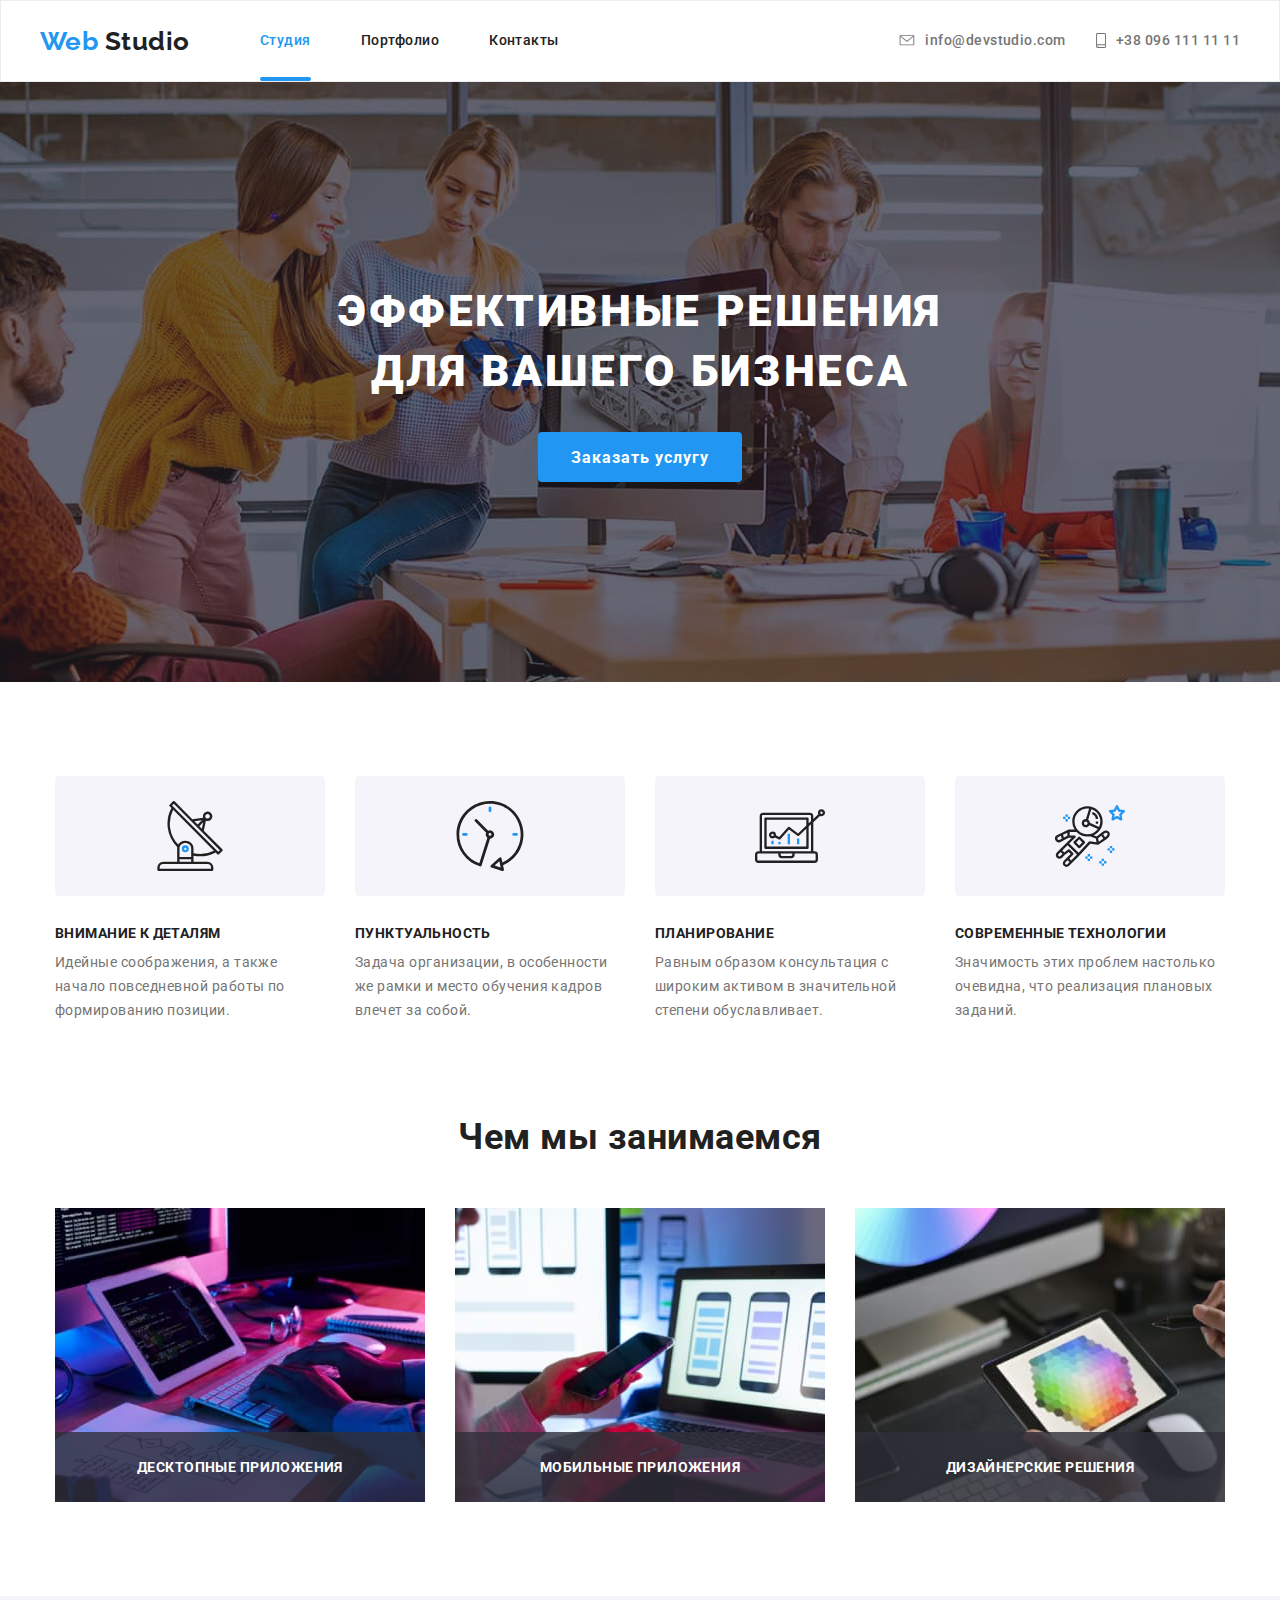
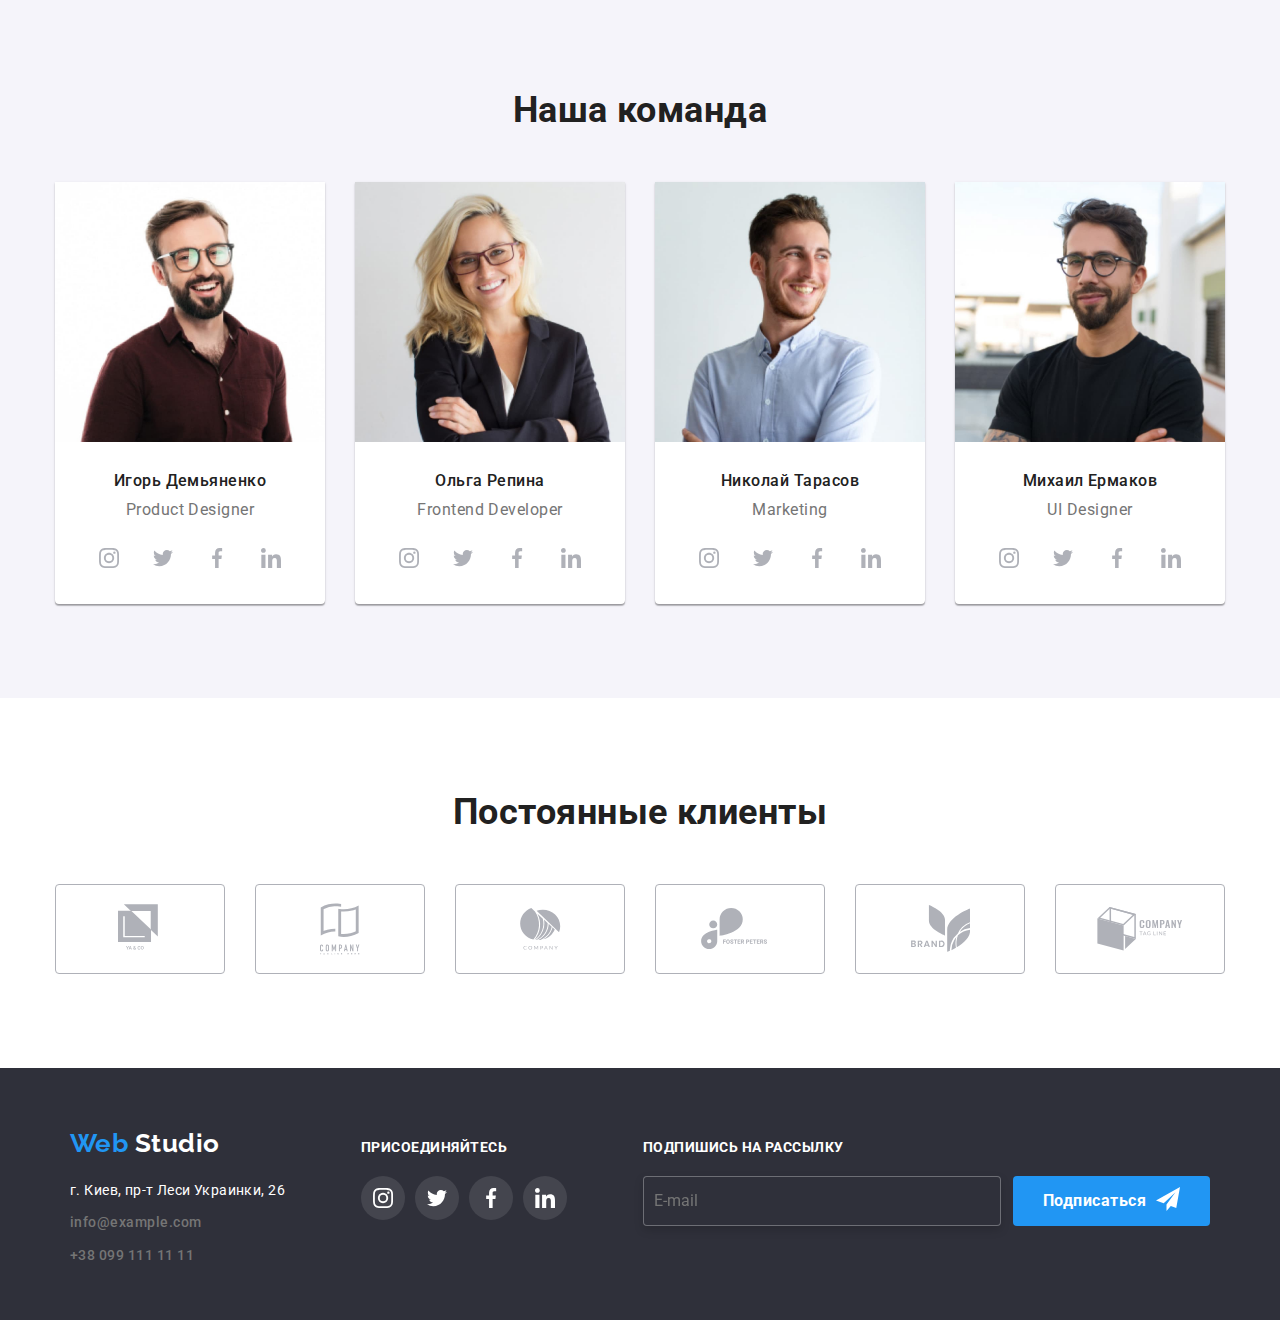
==== commit c68cd5ae: "Добавляет новый путь в спрайт" ====
--- a/index.html
+++ b/index.html
@@ -45,7 +45,7 @@
     <section class="section-hero hero">
     <div class="container">
         <h1 class="section-title-hero">Эффективные решения<br>для вашего бизнеса</h1>
-         <button class="button link-underline" data-modal-open>Заказать услугу</button>
+         <button class="button-hero link-underline" data-modal-open>Заказать услугу</button>
     </div>
     </section>
    <!--Список качеств-->  
@@ -392,7 +392,7 @@
         <div class="modal">
          <button class="btn-apperance" data-modal-close>
              <svg class="btn-close" >
-                 <use href="./img/symbol-defs-cross.svg#icon-cross-opt"></use>
+                 <use href="./img/all-icon/sprite-opt.svg#icon-cross-opt"></use>
              </svg>
          </button>
          <div class="super-puoer">
@@ -403,23 +403,23 @@
             <label class="form-filed">
                 <span class="form-label">Имя</span>
                 <input type="text" name="name" id="name" class="form-input" >
-                <svg class="icon" width="12px" height="12px">
-                    <use href="./img/sprite-modal-icon.svg#icon-half-body-opt" ></use>
+                <svg class="icon" width="18px" height="18px">
+                    <use href="./img/all-icon/sprite-opt.svg#icon-person-black-new" ></use>
                 </svg>
             </label>    
 
         <label class="form-filed">
             <span class="form-label">Телефон</span>
             <input type="tel" name="tel" id="tel" class="form-input">
-             <svg class="icon" width="13px" height="13px">
-                <use href="./img/sprite-modal-icon.svg#icon-phone-tub-opt" ></use>
+             <svg class="icon" width="18px" height="18px">
+                <use href="./img/all-icon/sprite-opt.svg#icon-phone-black-new" ></use>
             </svg>
         </label>
            <label  class="form-filed">
             <span class="form-label">Почта</span>
                 <input type="email" name="mail" class="form-input">
-                    <svg class="icon" width="15px" height="12px">
-                    <use href="./img/sprite-modal-icon.svg#icon-envelope-black-opt" ></use>
+                    <svg class="icon" width="18px" height="18px">
+                    <use href="./img/all-icon/sprite-opt.svg#icon-email-black-new" ></use>
                 </svg>
            </label>
             <label class="form-filed"> 
--- a/css/main.css
+++ b/css/main.css
@@ -505,7 +505,7 @@
 letter-spacing: 0.06em;
 text-transform: uppercase;
 }
-.button{
+.button-hero {
 min-width: 200px;
 border: 1px solid transparent;
 border-radius: 4px;
@@ -584,6 +584,7 @@
 padding-top: 10px;
 padding-right: 29px;
 padding-left: 29px;
+border-radius: 4px;
 display: flex;
     
 border: 1px solid transparent;
@@ -809,7 +810,7 @@
 bottom: 0;
 left: 0;
 margin-left: 15px;
-transform: translateY(-100%);
+transform: translateY(-50%);
 
 display: inline-block;
 background-size: cover;
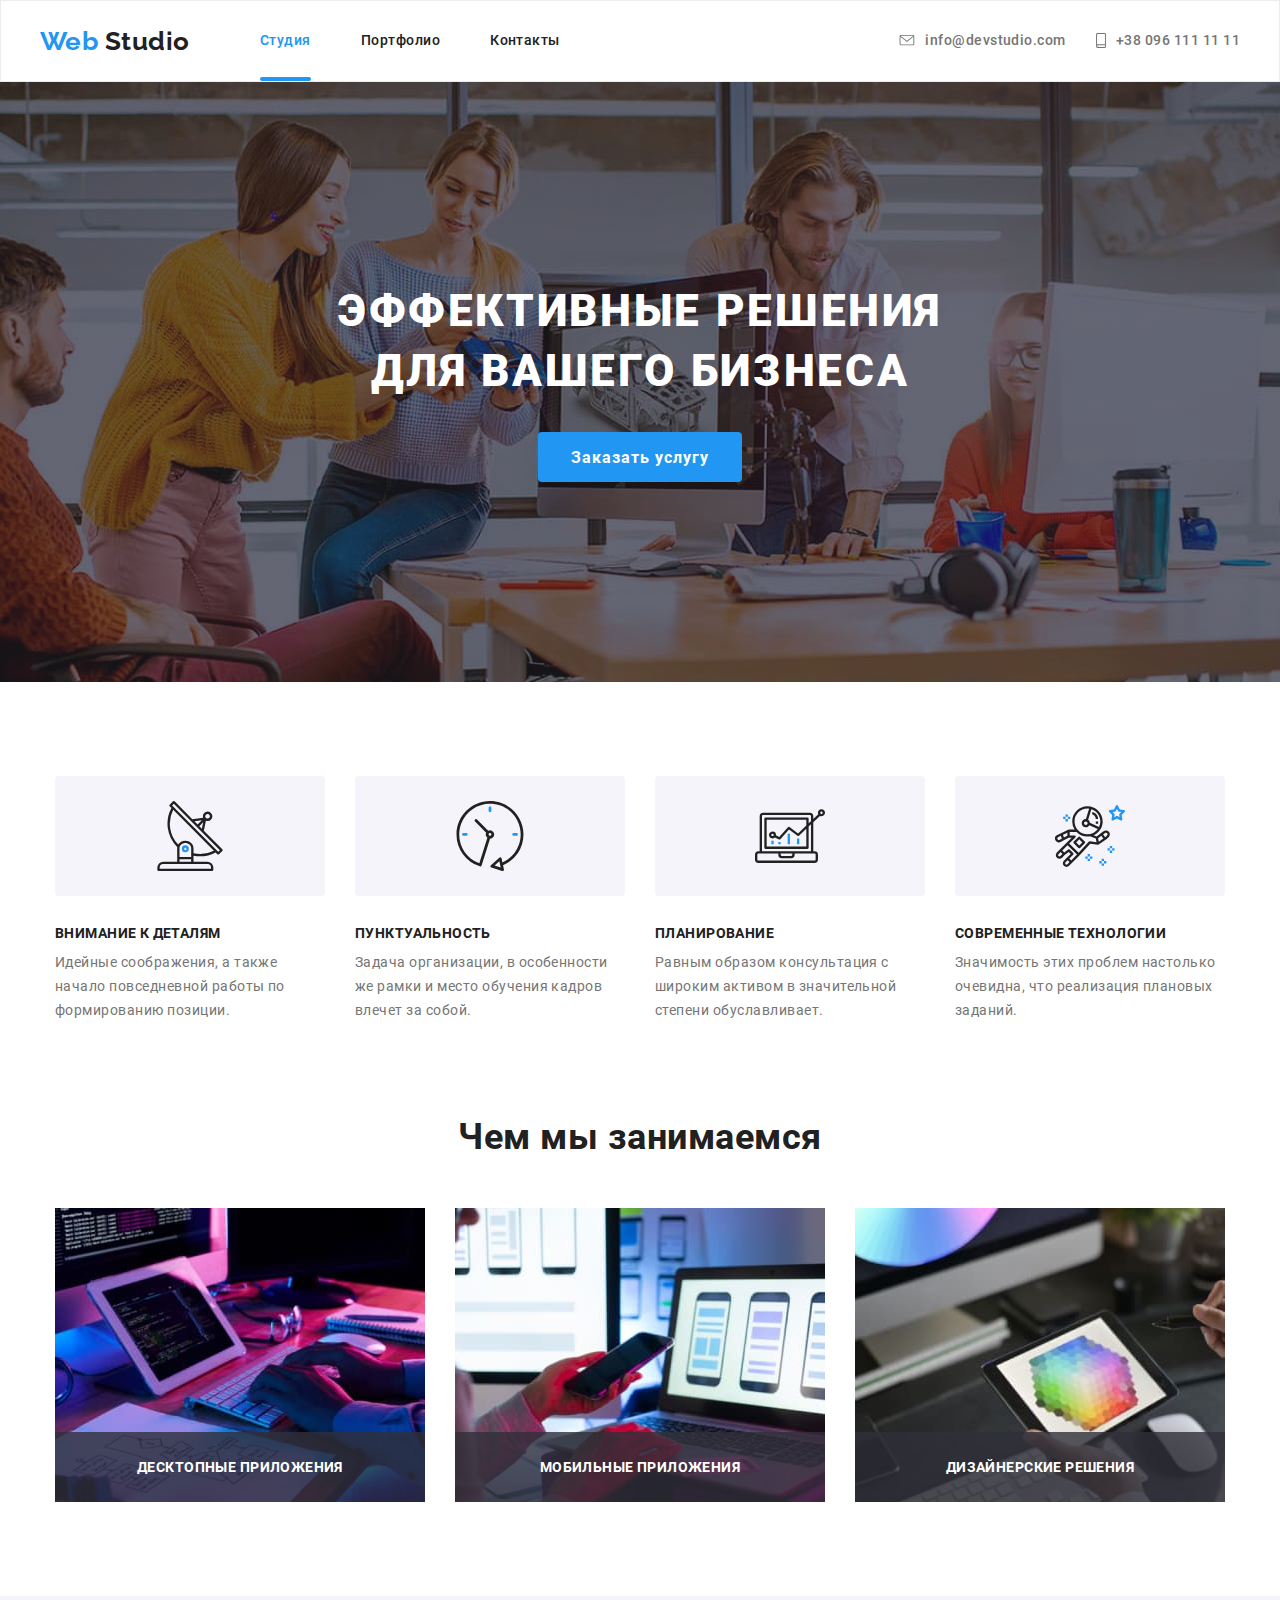
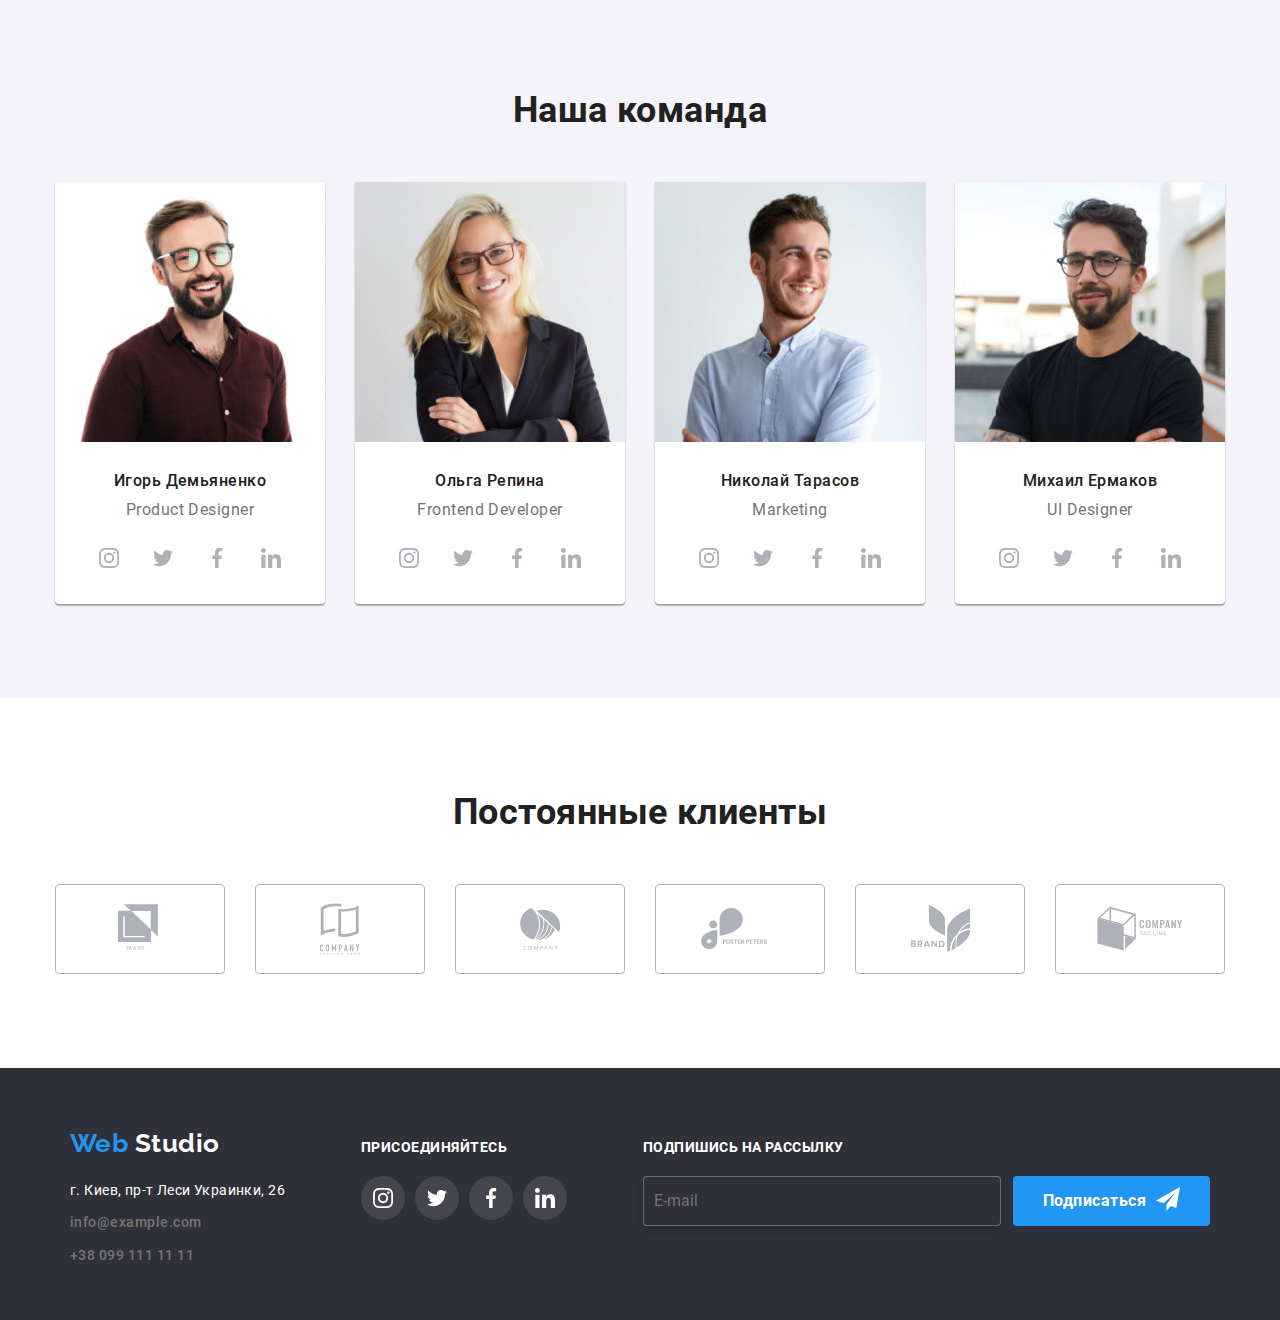
==== commit ac3d40ea: "Добавляет локальные  стили" ====
--- a/index.html
+++ b/index.html
@@ -4,9 +4,9 @@
     <meta charset="UTF-8">
     <meta name="viewport" content="width=device-width, initial-scale=1.0">
     <title>Document</title>
-    <link href="https://fonts.googleapis.com/css2?family=Raleway:wght@700&family=Roboto:wght@400;500;700;900&display=swap" rel="stylesheet">
+    <!-- <link href="https://fonts.googleapis.com/css2?family=Raleway:wght@700&family=Roboto:wght@400;500;700;900&display=swap" rel="stylesheet"> -->
     <link rel="stylesheet" href="./css/normalize.css">
-    <link rel="stylesheet" href="./css/main.css">
+    <link rel="stylesheet" href="./css/studio.css">
 </head>
 <body>
     <!--Шапка-->
@@ -380,10 +380,10 @@
 
 <div class="common">
     <b class="call-to-act common">подпишись на рассылку</b>
-<div class="separation">
+<form  class="separation">
     <textarea class="comment-footer" name="comment-footer" id="comment-footer"  rows="10" placeholder="E-mail"></textarea>
     <a href="" class="button primary link-underline">Подписаться</a>
-</div>  
+</form>
 </div> 
 </div>
     </footer>
@@ -426,15 +426,11 @@
                 <span class="form-label">Комментарий</span>
                 <textarea class="comment form-input" name="comment" id="comment"  rows="10" placeholder="Введите текст" ></textarea>
            </label>
-           <ul class="topic-action">
-            <li>
                 <label class="filed"> 
                      <input class="checkbox" type="checkbox" >
                      <span class="checkbox-icon"></span>
-                    <span class="label">Соглашаюсь с рассылкой и принимаю <a href="#" class="policy-comp">Условия договора</a></span>   
+                    <span class="label ">Соглашаюсь с рассылкой и принимаю <a href="#" class="policy-comp">Условия договора</a></span>   
                </label>
-            </li>
-           </ul>
         <div class="btn-modal">
           <button class="btn-style" type="submit">Отправить</button>
         </div>   
--- a/css/studio.css
+++ b/css/studio.css
@@ -0,0 +1,931 @@
+@font-face {
+  font-family: "Raleway";
+  font-style: bold;
+  font-weight: 700;
+  src: url("../fonts/raleway-v17-latin_cyrillic-700.woff2")
+      format("woff2"),
+    url("../fonts/raleway-v17-latin_cyrillic-700.woff") format("woff");
+}
+
+@font-face {
+  font-family: "Roboto";
+  font-style: normal;
+  font-weight: 400;
+  src: url("../fonts/roboto-v20-latin_cyrillic-regular.woff2")
+      format("woff2"),
+    url("../fonts/roboto-v20-latin_cyrillic-regular.woff") format("woff");
+}
+
+@font-face {
+  font-family: "Roboto";
+  font-style: medium;
+  font-weight: 500;
+  src: url("../fonts/roboto-v20-latin_cyrillic-500.woff2")
+      format("woff2"),
+    url("../fonts/roboto-v20-latin_cyrillic-500.woff") format("woff");
+}
+
+@font-face {
+  font-family: "Roboto";
+  font-style: bold;
+  font-weight: 700;
+  src: url("../fonts/roboto-v20-latin_cyrillic-700.woff2")
+      format("woff2"),
+    url("../fonts/roboto-v20-latin_cyrillic-700.woff") format("woff");
+}
+
+@font-face {
+  font-family: "Roboto";
+  font-style: normal;
+  font-weight: 900;
+  src: url("../fonts/roboto-v20-latin_cyrillic-900.woff2")
+      format("woff2"),
+    url("../fonts/roboto-v20-latin_cyrillic-900.woff") format("woff");
+}
+:root{
+    --primary-text-color:#757575;
+    --accent-color:#2196F3;
+    --head-color: #212121;
+    --white-color:#FFFFFF;
+    --timing-function: cubic-bezier(0.4, 0, 0.2, 1);
+    }
+    html {
+        box-sizing: border-box;
+      }
+      
+      *,
+      *::before,
+      *::after {
+        box-sizing: inherit;
+      }
+    
+    body{
+     /* padding-top: 80px;  */
+    background-color: var(--white-color);
+    color:#757575 ;
+    font-family: 'Roboto', sans-serif;
+    letter-spacing: 0.03em;
+    }
+    .list{
+    padding: 0;
+    margin: 0;
+    list-style:none;
+    }
+    /* Убирает подчёркивание и добавляет стили */
+    .link-underline{
+        
+    color: var(--primary-text-color);
+    text-decoration: none;
+    font-weight: 500;
+    font-size: 14px;
+    line-height: 1.7;
+    font-style: normal;
+    }
+    
+    /* Задний фон чтобы посмотреть есть пробелы или нет */
+    .section.shed{
+    background-color: royalblue;
+    }
+    .section.new{
+    background: #F5F4FA;
+    }
+    .section.fuck{
+    background: #FFFFFF;
+    }
+    .information-about-team{
+        background: #F5F4FA;  
+    }
+    .color-footer{
+        background: #2F303A;
+    }
+    
+    /*Создание основной палитры -основной текст-(#757575)*/
+    /*Заголовки у меня цвета:(color: #212121;) h1 цвет(#FFFFFF;),навигация (#212121)*/
+    /*h1 цвет(#FFFFFF;)*/
+    /*Цвет текста который описывает картинки (color: #757575;)*/
+    /*Цвет для раздела "чем мы занимаемся" (color: #FFFFFF;)
+    /*Для футера цвет (color: #FFFFFF;), а для mail и tel (color: rgba(255, 255, 255, 0.6);*/
+    /*Цвет синей части лого (color: #2196F3;),для чёрной (color: #000000;)*/
+    /*Цвет Логотипов клиента и соц.сети (AFB1B8 100%)
+    /*Акцент (background: #2196F3;)*/
+    
+    /* Работа с header*/
+    .container{
+    margin-left: auto;
+    margin-right: auto;
+    
+    padding-left: 15px;
+    padding-right: 15px;
+    width: 1200px;
+    /* outline: 2px solid tomato;  */
+    }
+    .container-head{
+    margin-left: auto;
+    margin-right: auto;
+    
+    width: 1230px;
+    /* outline: 2px solid tomato; */
+    padding-left: 15px;
+    padding-right: 15px;
+    }
+    .logo{
+    margin-right: 70px;
+    font-size: 26px;
+    line-height: 1.19;
+    
+    color: var(--accent-color);
+    font-family: Raleway,cursive;
+    font-weight: bold;
+    }
+    .color-logo{
+    color: var(--head-color);
+    }
+    /* Флекс для навигации */
+    .page-header{
+     width: auto;
+     border: 1px solid #ECECEC; 
+    }
+    .site-nav{
+    display: flex;
+    }
+    .site-nav .item  + .item{
+    margin-left: 50px;
+        
+    }
+    .navigation{
+    display: flex;
+    align-items: center;
+    }
+    
+    .site-nav .link{
+    display: block;
+    padding-top: 32px;
+    padding-bottom: 32px;
+    font-weight: 500;
+    font-size: 14px;
+    line-height: 1.14;
+    
+    color: var(--head-color); 
+    }
+    .new-address.item{
+     align-items: center;
+    }
+    /* Основное выравнивание (номер,адрес, остальная навигация) */
+    .site-nav .link:hover, 
+    .site-nav .link:focus{
+    color: var(--accent-color);
+    } 
+    .site-nav .link{
+      transition: color 250ms cubic-bezier(0.4, 0, 0.2, 1); 
+    }
+    .contact-info{
+    display: flex;    
+    }
+    .text-light:focus, .text-light:hover svg {
+    fill: #2196F3;
+    } 
+    .text-light{
+    transition: color 250ms cubic-bezier(0.4, 0, 0.2, 1);   
+    }
+    .text-light svg{
+    transition: fill 250ms cubic-bezier(0.4, 0, 0.2, 1);   
+    }
+    .text-light:focus, 
+    .text-light:hover{
+    color: var(--accent-color); 
+    }
+    .text-light:focus svg{
+    fill: #2196F3;
+    } 
+    .position{
+    display: inline-flex; 
+    align-items: center;  
+    }
+    .contact-info svg{
+    margin-right: 10px;
+    align-items: center;
+    fill: #757575;
+    }
+    .contact-info .item + .item{
+    margin-left: 30px;
+    }
+    .nav-info{
+    display: flex;
+    align-items: center;
+    }
+    .nav-info >.contact-info{
+    margin-left: auto; 
+    }
+    /* Герой */
+    .hero{
+    max-width: 1600px;
+    height: 600px;
+    padding-top:  200px;
+    
+    margin-left: auto;
+    margin-right: auto;
+    align-items: center;
+    
+    background-image: linear-gradient(to right, rgba(47, 48, 58, 0.4),
+    rgba(47, 48, 58, 0.4) ),url(../img/Img-headr-opt.jpg);  
+    background-color:black;
+    background-size:cover;
+    background-repeat: no-repeat;
+    background-position: center;
+    }
+    
+    /* Список качеств ( позиционирование) */
+    .list-qualities{
+    display: flex;
+    }
+    .list-qualities-text{
+    width: calc((100% - 90px) / 3);
+    }
+    .section-qualities{
+    padding-top: 94px;
+    padding-bottom: 94px;
+    }
+    .list-qualities-text{
+    min-width: 270px;
+    margin-right: 30px;
+    }
+    .icon-antenna{
+    background-color: #F5F4FA; 
+    height: 120px;
+    border-radius: 4px;
+    margin-bottom: 30px;
+    }
+    .list-qualities div{
+    justify-content: center;
+    align-items: center;
+    display:flex;
+    }
+    .list-qualities-text .item + .item{
+    margin-left: 30px;
+    }
+    .list-qualities-text:nth-child(4n){
+    margin-right: 0;
+    } 
+    /* Секция о работе компании (позиционирование) */
+    .company{
+    display: flex;
+    flex-wrap: wrap;
+    }
+    .thumb{
+    position: relative;
+    /* margin: 10px; */
+    }
+    .thumb > h3{
+    position: absolute;
+    bottom: 0;
+    width: 100%;
+    height: 70px;
+    
+    display: inline-flex;
+    align-items: center;
+    justify-content: center;
+    
+    color: white;
+    background: rgba(47, 48, 58, 0.8);
+    }
+    
+    .company img {
+       display: block;
+    }  
+    .company-item{
+    width: calc((100% - 2 * 30px) / 3 ) ;
+    margin-right:30px;
+    }
+    .company-item:nth-child(3n){
+    margin-right: 0;
+    } 
+    .section-work-company{
+    padding-bottom: 94px;    
+    }
+    
+    /* Информация о команде (позиционирование) */
+    .position-for-all{
+    display: flex;
+    }
+    .space-top{
+    padding-top: 94px;
+    padding-bottom: 94px;
+    }
+    .info-team{
+    box-shadow:
+    0px 1px 3px rgba(0, 0, 0, 0.12), 
+    0px 1px 1px rgba(0, 0, 0, 0.14),
+    0px 2px 1px rgba(0, 0, 0, 0.2);
+    border-radius: 0px 0px 4px 4px;
+    }
+    .info-team{
+    width: calc((100% - 30px * 3) / 4);
+    padding-bottom: 24px;
+    background-color: #FFFFFF;
+    text-align: center;
+    }
+    .team-social{
+    display: flex;
+    justify-content: center;
+    
+    margin-top: 16px;
+    padding-right: 32px;
+    padding-left: 32px;
+    }
+    .team-social-item{
+    justify-content: center;
+    
+    margin-left: 0px;
+    margin-top: 0px;
+    }
+    .team-social-item:not(:last-child){
+    margin-right: 10px;
+    
+    }
+    .site-nav-yet a{
+    justify-content: center;
+    align-items: center;
+    display:flex;
+    height: 44px;
+    width: 44px;
+    }
+    
+    .team-social-item .link:hover{
+    color: var(--accent-color);
+    }
+    .info-team:not(:last-child){
+    margin-right: 30px;
+    }
+    
+    .team-social:not(:last-child){
+    margin-right: 10px;
+    }
+    .position-for-all img{
+       display: block;
+    } 
+    /* эффекты на соц.сети */
+    .team-social-item{   
+    fill:  #AFB1B8;
+    border-radius: 50%;
+    }
+    .appearance-social{
+    fill: #AFB1B8;
+    width: 20px;
+    height: 20px;  
+    }
+    .team-social-item:hover{  
+    background-color:var(--accent-color);
+    }
+    .team-social-item{
+     transition: background-color 250ms cubic-bezier(0.4, 0, 0.2, 1); 
+    }
+    .team-social-item:hover svg{
+    fill: #FFFFFF;
+    }
+    .team-social-item :focus .appearance-social{
+    fill: #FFFFFF;
+    }
+    .focuse-ligth:focus{
+    background-color: var(--accent-color);
+    border-radius: 50%; 
+    }
+    .focuse-ligth{
+    transition: background-color 250ms cubic-bezier(0.4, 0, 0.2, 1); 
+    }
+    /* Постоянные клиенты (позиционирование) */
+    .clients{
+    display: flex;
+    justify-content: center;
+    justify-content: space-around;
+    }
+    .constant-client{
+    padding-top: 94px;
+    padding-bottom: 94px;    
+    }
+    .clients-logo{
+    margin-right: 30px;    
+    }
+    .clients-logo:nth-child(6n){
+    margin-right: 0;
+    } 
+    .site-nav .link.current{
+    color: var(--accent-color);
+    }
+    .current::after{
+    content: "";
+    position: absolute;
+    display: block;
+    bottom: 0;
+    width: 100%;
+    height: 4px;
+    
+    background: #2196F3;
+    border-radius: 2px;
+    /* opacity: 0; */
+    /* transform: scaleX(0);
+    transition: transform 250ms cubic-bezier(0.4, 0, 0.2, 1); */
+    }
+    /* .current:hover::after{
+    opacity: 1; 
+     transform: scaleX(1); 
+    } */
+    a.link.current.link-underline{
+    position: relative;
+    display: inline-flex;
+    justify-content: center;
+    }
+    .contact-info .contact-info-color{
+    color: rgba(255, 255, 255, 0.6);
+    font-weight: 400;
+    font-size: 14px;
+    line-height: 1.18;    
+    }
+    /* Эффекты на пост клиенты */
+    .ya-co, 
+    .tagline-here, 
+    .company-icon, 
+    .foster-peters, 
+    .brend, 
+    .company-tagline{
+    fill:#AFB1B8;
+    vertical-align: middle;
+    }
+    .social-icons-link{
+    display: inline-flex;
+    border: 1px solid #AFB1B8;
+    border-radius: 4px;
+    width: 170px;
+    height: 90px;
+    border-radius: 4px;
+    
+    outline-color: var(--accent-color);
+    align-items: center;
+    justify-content: center;
+    }
+    .clients-logo:hover .social-icon,
+    .social-icons-link:focus .social-icon{
+    fill: #2196F3;
+    }
+    .clients-logo, .social-icon,
+    .social-icons-link, .social-icon{
+      transition: 250ms cubic-bezier(0.4, 0, 0.2, 1);  
+    }
+    /* .social-icons-link:focus{
+    outline-color: var(--accent-color);  
+    } */
+     .social-icons-link:hover{
+     border: 1px solid #2196F3; 
+    }
+    .social-icons-link{
+      transition: 250ms cubic-bezier(0.4, 0, 0.2, 1);  
+    }
+    /* Работа с секциями (заголовки) */
+    .section-title{
+    color: var(--head-color);   
+    font-weight: 700;
+    font-size: 14px;
+    line-height: 1.1;
+    text-transform: uppercase;
+    letter-spacing: 0.03em;
+    
+    margin: 0px;
+    }
+    /* H3 к именам */
+    .section-title-info{
+    margin-top: 30px;
+    margin-bottom: 0px;
+    text-align: center;
+    
+    color: var(--head-color);
+    font-weight: 500;
+    font-size: 16px;
+    line-height: 1.18;
+    }
+    /* Основной текст описания кртинок */
+    .section-title-text{   
+    font-weight: 400;
+    font-size: 14px;
+    line-height: 1.7;
+    
+    margin-top: 10px;
+    margin-bottom: 0;
+    }
+    /* Название профессий */
+    .section-title-name{
+    margin-top: 10px;
+    margin-bottom: 0px;
+    text-align: center;
+    
+    font-weight: 400;
+    font-size: 16px;
+    line-height: 1.18;
+    }
+    
+    /* Стили основных заголовков */
+    .section-title-style{
+    margin-top: 0px;  
+    margin-bottom: 50px; 
+    
+    color: var(--head-color);   
+    font-weight: 700;
+    font-size: 36px;
+    line-height: 1.16;
+    text-align: center;
+    }
+    /* Стили для главного заголовка */
+    .section-hero{
+    text-align: center;
+    }
+    
+    .section-title-hero{
+    margin-top: 0;
+    margin-bottom: 30px;
+    
+    color: var(--white-color);
+    font-weight: 900;
+    font-size: 44px;
+    line-height: 1.363;
+    
+    letter-spacing: 0.06em;
+    text-transform: uppercase;
+    }
+    .button-hero {
+    min-width: 200px;
+    border: 1px solid transparent;
+    border-radius: 4px;
+    padding: 10px 32px;
+    display: inline-block;
+    height: 50px;
+    
+    color: var(--white-color);
+    background-color: var(--accent-color);
+    text-decoration: none;
+    
+    letter-spacing: 0.06em;
+    font-weight: 700;
+    font-size: 16px;
+    line-height: 1.87;
+    
+    align-items: center;
+    text-align: center;
+         
+    }
+    /* Футер (позиционирование) */
+    .contact-info-new{
+    margin-top: 9px;
+    }
+    .detailes{
+    margin-top: 9px;
+    }
+    .location{
+    margin-top: 20px;
+    }
+    .shape-footer{
+    width: 1170px;
+    height: 252px;   
+    padding-top: 60px;
+    padding-bottom: 60px; 
+    align-items: baseline; 
+    }
+    .contact-info-color:hover{
+    color: var(--accent-color);
+    }
+    .contact-info-color{
+    transition: 250ms cubic-bezier(0.4, 0, 0.2, 1);   
+    }
+    .contact-info-color:focus{
+    color: var(--accent-color); 
+    }
+    .color-footer{
+    color: var(--white-color);
+    }
+    .delete{
+    margin-right: 0px;
+    } 
+    .flex-new{
+    display: flex;
+    justify-content: space-between;
+    }
+    .social{
+    display: flex;
+    margin-top: 20px;
+    }
+    .social a:hover{
+    color:var(--accent-color)
+    }
+    .social-network:not(:last-child){
+    margin-right: 10px;
+    }
+    .common{
+    margin-right: 69px;
+    display: block;
+    margin: 0px;
+    } 
+    .common:not(:last-child) {
+      margin-right: 30px;
+    }
+    .button.primary{
+    padding-top: 10px;
+    padding-right: 29px;
+    padding-left: 29px;
+    border-radius: 4px;
+    display: flex;
+        
+    border: 1px solid transparent;
+    color: var(--white-color);
+    background-color: var(--accent-color);
+    font-weight: 700;
+    font-size: 16px;
+    line-height: 1.8;
+    }
+    .link-underline-additional{
+    color: var(--white-color);
+    text-decoration: none;
+    font-style: normal;
+    font-weight: normal;
+    
+    font-size: 14px;
+    line-height: 1.7;
+    letter-spacing: 0.03em;
+    }
+    .call-to-act{  
+    margin-bottom: 20px;       
+    font-size: 14px;
+    line-height: 1.14;
+    text-transform: uppercase;
+    color: #FFFFFF; 
+    }
+    .comment-footer{
+    overflow: hidden;
+    width: 358px;
+    height: 50px;
+    padding-top: 15px;
+    padding-bottom: 15px;
+    padding-left: 10px;
+    margin-right: 12px;
+    
+    border: 1px solid rgba(255, 255, 255, 0.3);
+    box-sizing: border-box;
+    filter: drop-shadow(0px 4px 4px rgba(0, 0, 0, 0.15));
+    border-radius: 4px;
+    background: #2F303A;
+    color: white;
+    }
+    .separation{
+      display: flex;
+    }
+    .form-input{
+    width:auto;
+    }
+    .button::after{
+    content: "";
+    margin-left: 10px;
+    width: 24px;
+    height: 24px;
+    background-image: url(../img/telegram.svg);
+    }
+    .style-inst, 
+    .style-twit, 
+    .style-face, 
+    .style-in{
+    background-size: 20px;
+    background-color: rgba(255, 255, 255, 0.1);
+    background-repeat: no-repeat;
+    background-position: center;
+    border-radius: 50%;
+    }
+    .style-inst:hover, 
+    .style-twit:hover, 
+    .style-face:hover, 
+    .style-in:hover{
+    background-color:var(--accent-color);
+    }
+    .style-inst, 
+    .style-twit, 
+    .style-face, 
+    .style-in{
+      transition: 250ms cubic-bezier(0.4, 0, 0.2, 1); 
+    }
+    .focus-footer:focus {
+    border-radius: 50%;   
+    background-color: #2196F3;
+    }
+     .focus-footer{
+      transition: 250ms cubic-bezier(0.4, 0, 0.2, 1); 
+     }
+    /* Стили backdrop */
+    .backdrop{
+     position: fixed;
+     top: 0;
+     left: 0;
+     width: 100%;
+     height: 100%;
+     background: rgba(0, 0, 0, 0.2);
+    
+     opacity: 1;
+     /* pointer-events: none; */
+     transition:   1s ease-out;
+    }
+    .modal{
+    position: absolute;
+    top: 50%;
+    left: 50%;
+    transform: translate(-50%, -50%); 
+    
+    max-width: 581px ;
+    width: 100%;
+    height: 581px;
+    padding-top: 40px;
+    background: #FFFFFF;
+    }
+    
+    .is-hidden{
+    opacity: 0;
+    pointer-events: none;
+    }
+    
+    .btn-close {
+    fill: #000000;
+    width: 11px;
+    height: 11px;
+    transition:   250ms cubic-bezier(0.4, 0, 0.2, 1);   
+    }
+    .btn-close:hover{
+    fill: #2196F3;
+    }
+    .btn-apperance:focus .btn-close{
+      fill: #2196F3; 
+    }
+    .btn-apperance{
+    position: absolute;
+    top: 15px;
+    right: 15px;
+     
+    display: inline-flex;
+    width: 30px;
+    height: 30px;
+    justify-content: center;
+    align-items: center;
+    border-radius: 50%;
+    
+    background: #FFFFFF;
+    border: 1px solid rgba(0, 0, 0, 0.1); 
+    cursor: pointer; 
+    }
+    
+    .form{
+      width: 448px;
+      margin-top: 12px;
+      /* outline: 1px solid orangered; */
+      margin-left: auto;
+      margin-right: auto;
+    }
+    .form-filed{
+      position: relative;
+      /* outline: 1px solid blue; */
+      margin-bottom: 10px;
+      display: flex;
+      flex-direction: column;
+    }
+    .form-label {
+    margin-bottom: 4px;
+    }
+    .form-filed input{
+    margin: 0;
+    padding: 10px;
+    padding-left: 42px;
+    border: 1px solid rgba(33, 33, 33, 0.2);
+    border-radius: 4px;
+    }
+    
+    .form-filed input::placeholder{
+    content: "";
+    line-height: 1.1px;
+    /* color: red; */
+    }
+    .call-make-act{
+    font-weight: bold;
+    font-size: 20px;
+    letter-spacing: 0.03em;
+    line-height: 1.15px;
+    color:  #212121;
+    }
+    .super-puoer{
+    justify-content: center;
+    margin-left: auto;
+    margin-right: auto;
+    align-items: center;
+    width: 448px;
+    }
+    textarea{
+      resize: none;
+    }
+    .topic-action label{
+    font-size: 14px;
+    line-height: 1.7;
+    letter-spacing: 0.03em;
+    display: inline-flex;
+    
+    color: #757575;
+    }
+    
+    /* .topic-action li{
+      display: inline-flex;
+     align-items: center;  
+    } */
+    .topic-action input[type='checkbox']{
+      margin-right: 7px;
+    }
+    .comment{
+    padding: 12px 16px;
+    height: 120px;
+    border: 1px solid rgba(33, 33, 33, 0.2);
+    border-radius: 4px;
+    }
+    .icon{
+    position: absolute;
+    bottom: 0;
+    left: 0;
+    margin-left: 15px;
+    transform: translateY(-50%);
+    
+    display: inline-block;
+    background-size: cover;
+    }
+    .form-input{
+      transition:  250ms cubic-bezier(0.4, 0, 0.2, 1); 
+    }
+    .form-input ~ .icon{
+      transition: 250ms cubic-bezier(0.4, 0, 0.2, 1);
+    }
+    .form-input:focus ~ .icon{
+      fill: #2196F3;
+    }
+    .form-input:focus{
+     outline-color: #2196F3;
+    }
+    .checkbox{
+    position: absolute;
+    width: 1px;
+    height: 1px;
+    margin: -1px;
+    border: 0;
+    padding: 0;
+    clip: rect(0 0 0 0);
+    overflow: hidden;
+    }
+    .filed{
+      display: flex;
+      align-items: center;
+      padding-left: 13px;
+      margin-bottom: 30px;
+      font-size: 14px;
+      line-height: 1.71;
+      letter-spacing: 0.03em;
+      color: var(--primary-text-color);
+    }
+    
+    .checkbox-icon{
+    display: inline-block; 
+    margin-right: 7px;
+    width: 15px;
+    height: 15px;
+    transition:   250ms cubic-bezier(0.4, 0, 0.2, 1);
+    
+    border: 2px solid #212121;
+    border-radius: 4px;
+    }
+    .checkbox:checked + .checkbox-icon{
+    margin-right: 7px;
+    
+    border-color: #2196F3;
+    background-color:#2196F3; 
+    background-image: url(../img/check-box-opt.svg);
+    background-size: contain;
+    background-origin: border-box;
+    }
+    .btn-style{
+    min-width: 200px;
+    height: 50px;
+    
+    border: none;
+    text-decoration: none;
+    color: var(--white-color);
+    background: #188CE8;
+    box-shadow: 0px 4px 4px rgba(0, 0, 0, 0.15);
+    border-radius: 4px;
+    }
+    .policy-comp{
+      font-size: 14px;
+    line-height: 1.7px;
+    
+    letter-spacing: 0.03em;
+    text-decoration-line: underline;
+    
+    color: #2196F3;
+    }
+    .btn-modal{
+      margin-top: 30px;
+      display: flex;
+      justify-content: center;
+    }